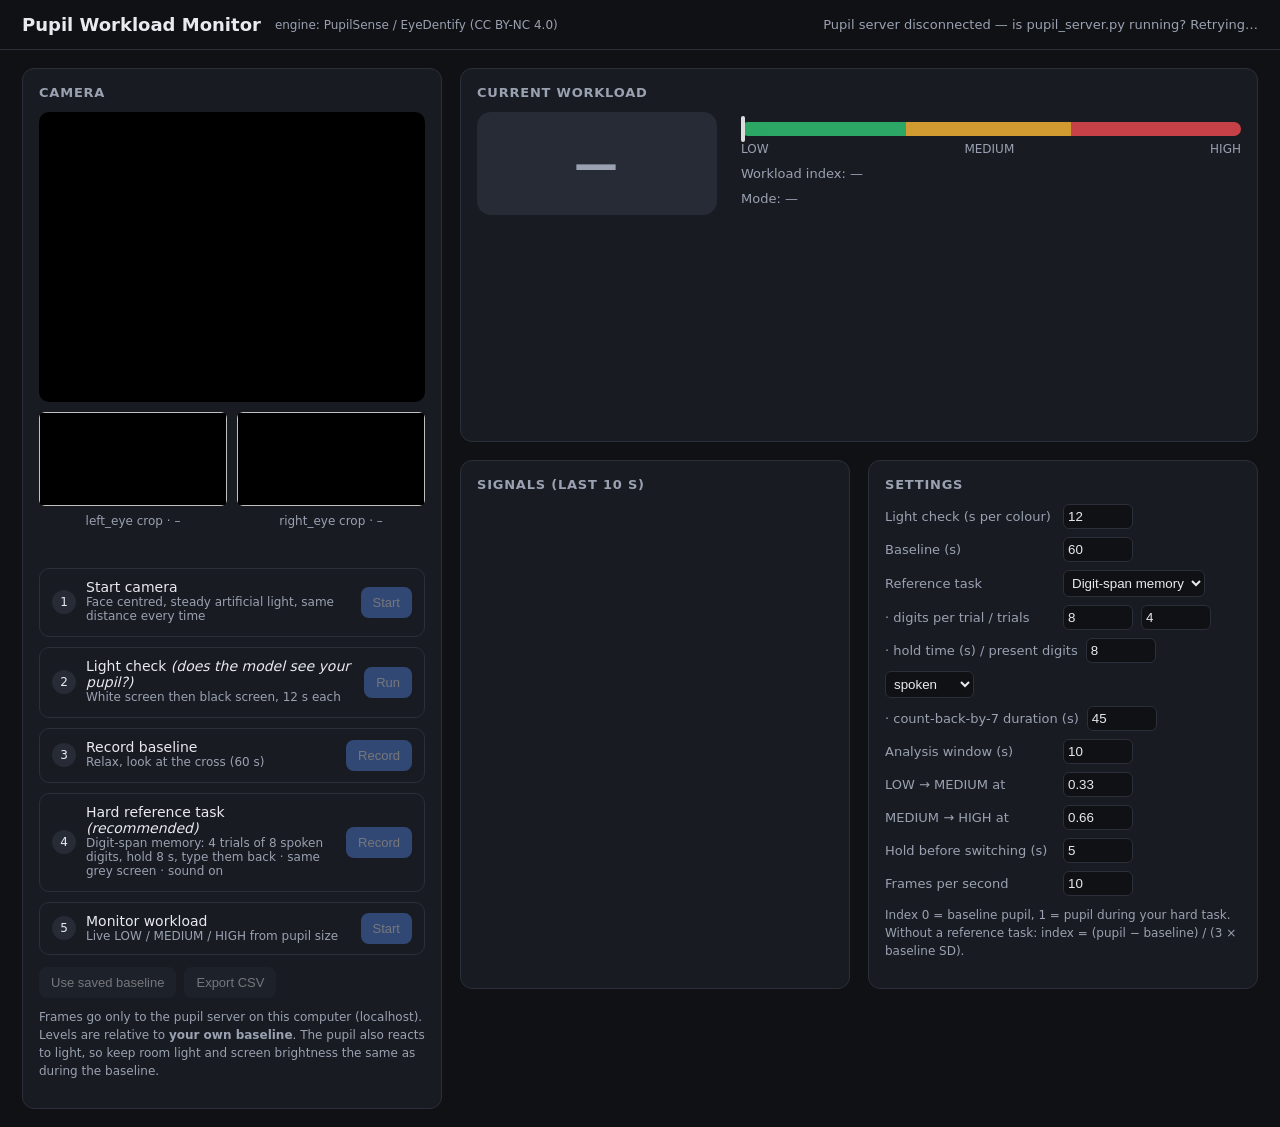
==== pupilsense-integration/pupil_workload.html @ 5a16ba77 "Add PupilSense + WebGazer calibration integration" ====
<!DOCTYPE html>
<html lang="en">
<head>
<meta charset="utf-8">
<meta name="viewport" content="width=device-width, initial-scale=1">
<title>Pupil Workload Monitor (PupilSense)</title>
<style>
  :root{--bg:#0f1115;--panel:#181b22;--line:#2a2f3a;--text:#e8eaf0;--muted:#9aa1b1;
        --low:#2fbf71;--med:#f2b134;--high:#e5484d;--accent:#5b8def}
  *{box-sizing:border-box}
  body{margin:0;font-family:system-ui,-apple-system,Segoe UI,Roboto,sans-serif;background:var(--bg);color:var(--text)}
  header{padding:14px 22px;border-bottom:1px solid var(--line);display:flex;align-items:center;gap:14px;flex-wrap:wrap}
  header h1{font-size:18px;margin:0;font-weight:600}
  header .status{margin-left:auto;font-size:13px;color:var(--muted)}
  main{display:grid;grid-template-columns:minmax(320px,420px) 1fr;gap:18px;padding:18px 22px}
  .panel{background:var(--panel);border:1px solid var(--line);border-radius:12px;padding:16px}
  .panel h2{font-size:13px;text-transform:uppercase;letter-spacing:.06em;color:var(--muted);margin:0 0 12px}
  .vidwrap{position:relative;border-radius:10px;overflow:hidden;background:#000;aspect-ratio:4/3}
  video{position:absolute;inset:0;width:100%;height:100%;object-fit:cover;transform:scaleX(-1)}
  .eyes{display:flex;gap:10px;margin-top:10px;align-items:center}
  .eyes figure{margin:0;flex:1;text-align:center}
  .eyes img{width:100%;image-rendering:pixelated;border-radius:6px;background:#000;aspect-ratio:2/1;object-fit:contain}
  .eyes figcaption{font-size:12px;color:var(--muted);margin-top:4px}
  .steps{display:flex;flex-direction:column;gap:10px;margin-top:14px}
  .step{display:flex;align-items:center;gap:10px;padding:10px 12px;border:1px solid var(--line);border-radius:10px}
  .step .n{width:24px;height:24px;border-radius:50%;display:grid;place-items:center;background:#262b36;font-size:12px;flex:none}
  .step.done .n{background:var(--low);color:#000}
  .step.fail .n{background:var(--high);color:#fff}
  .step .txt{flex:1;font-size:14px}
  .step .txt small{display:block;color:var(--muted);font-size:12px}
  .step .res{display:block;font-size:12px;margin-top:3px}
  button{background:var(--accent);color:#fff;border:0;border-radius:8px;padding:8px 12px;font-size:13px;cursor:pointer}
  button.ghost{background:#262b36}
  button:disabled{opacity:.4;cursor:not-allowed}
  .levelcard{display:flex;align-items:center;gap:24px;flex-wrap:wrap}
  .badge{min-width:240px;text-align:center;padding:26px 18px;border-radius:14px;font-size:44px;font-weight:800;letter-spacing:.04em;background:#262b36;color:var(--muted);transition:background .4s,color .4s}
  .badge.low{background:var(--low);color:#05210f}.badge.medium{background:var(--med);color:#2b1d00}.badge.high{background:var(--high);color:#fff}
  .badge.paused{font-size:22px}
  .gauge{flex:1;min-width:220px}
  .bar{height:14px;border-radius:7px;position:relative;opacity:.85}
  .needle{position:absolute;top:-6px;width:4px;height:26px;background:#fff;border-radius:2px;left:0;transition:left .5s}
  .gauge .val{font-size:13px;color:var(--muted);margin-top:10px}
  canvas#chart{width:100%;height:200px;display:block;margin-top:10px}
  table{width:100%;border-collapse:collapse;font-size:13px}
  td,th{padding:7px 6px;border-bottom:1px solid var(--line);text-align:right}
  td:first-child,th:first-child{text-align:left}
  th{color:var(--muted);font-weight:500}
  .warn{color:var(--med);font-size:13px;min-height:18px;margin-top:8px;line-height:1.4}
  .row{display:flex;gap:8px;flex-wrap:wrap;align-items:center}
  label{font-size:13px;color:var(--muted);min-width:170px}
  input[type=number]{width:70px;background:#0f1115;color:var(--text);border:1px solid var(--line);border-radius:6px;padding:4px}
  .grid2{display:grid;grid-template-columns:1fr 1fr;gap:18px}
  #task{position:fixed;inset:0;display:none;flex-direction:column;align-items:center;justify-content:center;z-index:10}
  #task .cross{font-size:64px;line-height:1;font-weight:300}
  #task .msg{font-size:24px;margin-top:28px;min-height:32px;text-align:center;padding:0 20px}
  #task .count{position:absolute;top:18px;right:24px;font-size:16px}
  #task .sub{position:absolute;bottom:22px;font-size:14px;opacity:.7}
  .note{font-size:12px;color:var(--muted);line-height:1.5;margin-top:10px}
  @media (max-width:900px){main{grid-template-columns:1fr}.grid2{grid-template-columns:1fr}}
</style>
</head>
<body>
<header>
  <h1>Pupil Workload Monitor</h1>
  <span style="font-size:12px;color:var(--muted)">engine: PupilSense / EyeDentify (CC BY-NC 4.0)</span>
  <span class="status" id="status">Connecting to pupil server…</span>
</header>

<main>
  <section class="panel">
    <h2>Camera</h2>
    <div class="vidwrap"><video id="video" autoplay playsinline muted></video></div>
    <div class="eyes">
      <figure><img id="eyeL" alt=""><figcaption>left_eye crop · <span id="mmL">–</span></figcaption></figure>
      <figure><img id="eyeR" alt=""><figcaption>right_eye crop · <span id="mmR">–</span></figcaption></figure>
    </div>
    <div class="warn" id="quality"></div>

    <div class="steps">
      <div class="step" id="s0"><div class="n">1</div>
        <div class="txt">Start camera<small>Face centred, steady artificial light, same distance every time</small><span class="res" id="r0"></span></div>
        <button id="btnCam" disabled>Start</button></div>
      <div class="step" id="s1"><div class="n">2</div>
        <div class="txt">Light check <em>(does the model see your pupil?)</em><small>White screen then black screen, <span id="lblChk">12</span> s each</small><span class="res" id="r1"></span></div>
        <button id="btnChk" disabled>Run</button></div>
      <div class="step" id="s2"><div class="n">3</div>
        <div class="txt">Record baseline<small>Relax, look at the cross (<span id="lblBase">60</span> s)</small><span class="res" id="r2"></span></div>
        <button id="btnBase" disabled>Record</button></div>
      <div class="step" id="s3"><div class="n">4</div>
        <div class="txt">Hard reference task <em>(recommended)</em><small id="refDesc">Digit-span memory: hear digits, hold them, type them back · same grey screen</small><span class="res" id="r3"></span></div>
        <button id="btnRef" disabled>Record</button></div>
      <div class="step" id="s4"><div class="n">5</div>
        <div class="txt">Monitor workload<small>Live LOW / MEDIUM / HIGH from pupil size</small></div>
        <button id="btnMon" disabled>Start</button></div>
    </div>
    <div class="row" style="margin-top:12px">
      <button class="ghost" id="btnLoad" disabled>Use saved baseline</button>
      <button class="ghost" id="btnCsv" disabled>Export CSV</button>
    </div>
    <p class="note">Frames go only to the pupil server on this computer (localhost).
      Levels are relative to <b>your own baseline</b>. The pupil also reacts to light, so keep
      room light and screen brightness the same as during the baseline.</p>
  </section>

  <section style="display:flex;flex-direction:column;gap:18px">
    <div class="panel">
      <h2>Current workload</h2>
      <div class="levelcard">
        <div class="badge" id="badge">—</div>
        <div class="gauge">
          <div class="bar" id="bar"><div class="needle" id="needle"></div></div>
          <div class="row" style="justify-content:space-between;font-size:12px;color:var(--muted);margin-top:6px">
            <span>LOW</span><span>MEDIUM</span><span>HIGH</span></div>
          <div class="val" id="idxval">Workload index: —</div>
          <div class="val" id="mode">Mode: —</div>
        </div>
      </div>
      <canvas id="chart"></canvas>
    </div>

    <div class="grid2">
      <div class="panel">
        <h2>Signals (last <span id="lblWin">10</span> s)</h2>
        <table><tbody id="feat"></tbody></table>
      </div>
      <div class="panel">
        <h2>Settings</h2>
        <div class="row"><label>Light check (s per colour)</label><input type="number" id="cfgChk" value="12" min="6" max="60"></div>
        <div class="row" style="margin-top:8px"><label>Baseline (s)</label><input type="number" id="cfgBase" value="60" min="20" max="300"></div>
        <div class="row" style="margin-top:8px"><label>Reference task</label>
          <select id="cfgTask" style="background:#0f1115;color:var(--text);border:1px solid var(--line);border-radius:6px;padding:4px">
            <option value="digits" selected>Digit-span memory</option>
            <option value="count7">Count back by 7</option>
          </select></div>
        <div class="row" style="margin-top:8px"><label>· digits per trial / trials</label>
          <input type="number" id="cfgDigits" value="8" min="4" max="12"> <input type="number" id="cfgTrials" value="4" min="1" max="10"></div>
        <div class="row" style="margin-top:8px"><label>· hold time (s) / present digits</label>
          <input type="number" id="cfgHoldMem" value="8" min="3" max="20">
          <select id="cfgPresent" style="background:#0f1115;color:var(--text);border:1px solid var(--line);border-radius:6px;padding:4px">
            <option value="audio" selected>spoken</option><option value="visual">on screen</option></select></div>
        <div class="row" style="margin-top:8px"><label>· count-back-by-7 duration (s)</label><input type="number" id="cfgRef" value="45" min="20" max="300"></div>
        <div class="row" style="margin-top:8px"><label>Analysis window (s)</label><input type="number" id="cfgWin" value="10" min="3" max="60"></div>
        <div class="row" style="margin-top:8px"><label>LOW → MEDIUM at</label><input type="number" id="cfgT1" value="0.33" step="0.05"></div>
        <div class="row" style="margin-top:8px"><label>MEDIUM → HIGH at</label><input type="number" id="cfgT2" value="0.66" step="0.05"></div>
        <div class="row" style="margin-top:8px"><label>Hold before switching (s)</label><input type="number" id="cfgHold" value="5" min="0" max="30"></div>
        <div class="row" style="margin-top:8px"><label>Frames per second</label><input type="number" id="cfgFps" value="10" min="2" max="30"></div>
        <p class="note">Index 0 = baseline pupil, 1 = pupil during your hard task.
          Without a reference task: index = (pupil − baseline) / (3 × baseline SD).</p>
      </div>
    </div>
  </section>
</main>

<div id="task">
  <div class="count" id="taskCount"></div>
  <div class="cross">+</div>
  <div class="msg" id="taskMsg"></div>
  <input id="recall" autocomplete="off" inputmode="numeric" style="display:none;margin-top:18px;font-size:22px;width:260px;text-align:center;padding:6px;border-radius:8px;border:1px solid #555;background:#8a8a8a;color:#111">
  <div class="msg" id="taskBig" style="font-size:40px;font-weight:600;min-height:48px;margin-top:6px"></div>
  <div class="sub">Keep your eyes on the cross · head still · Esc to cancel</div>
</div>

<script>
// ================================================================ setup ====
const $ = id => document.getElementById(id);
const video = $('video');
const grab = document.createElement('canvas'); grab.width = 640; grab.height = 480;
const gctx = grab.getContext('2d');
const now = () => performance.now() / 1000;
const cfg = () => ({ chk:+$('cfgChk').value, base:+$('cfgBase').value, ref:+$('cfgRef').value, win:+$('cfgWin').value,
                     t1:+$('cfgT1').value, t2:+$('cfgT2').value, hold:+$('cfgHold').value, fps:+$('cfgFps').value,
                     task:$('cfgTask').value, digits:+$('cfgDigits').value, trials:+$('cfgTrials').value,
                     memHold:+$('cfgHoldMem').value, present:$('cfgPresent').value });
const setStatus = s => $('status').textContent = s;
const mean = a => a.reduce((x, y) => x + y, 0) / (a.length || 1);
const sd = a => { const m = mean(a); return Math.sqrt(mean(a.map(x => (x - m) ** 2))); };
const median = a => { if (!a.length) return NaN; const b = [...a].sort((x, y) => x - y), k = b.length >> 1; return b.length % 2 ? b[k] : (b[k-1] + b[k]) / 2; };

let ws = null, inflight = false, lastSend = 0, streaming = false, serverInfo = null;
let samples = [];          // {t, face, blink, left, right, pupil, valid, lum, faceW, ms}
let baseline = null, reference = null, check = null;
let phase = 'idle', log = [], history = [], shownLevel = null, candLevel = null, candSince = 0;
let exposureNote = '';

// ============================================================ server ====
async function connect() {
  try { serverInfo = await fetch('/info').then(r => r.json()); } catch { serverInfo = null; }
  ws = new WebSocket(`ws://${location.host}/ws`);
  ws.onopen = () => { setStatus(`Server ready · ${serverInfo?.model ?? ''} on ${serverInfo?.gpu ?? serverInfo?.device ?? '?'}`); $('btnCam').disabled = false; };
  ws.onclose = () => { setStatus('Pupil server disconnected — is pupil_server.py running? Retrying…'); inflight = false; setTimeout(connect, 2000); };
  ws.onmessage = ev => { inflight = false; onResult(JSON.parse(ev.data)); };
}
connect();

function pump() {
  if (!streaming) return;
  const c = cfg(), t = performance.now();
  if (!inflight && ws?.readyState === 1 && t - lastSend >= 1000 / c.fps && video.readyState >= 2) {
    lastSend = t; inflight = true;
    // keep the camera's real aspect ratio (their app does the same with thumbnail()).
    // Send at most 640 px wide — the server shrinks to <=640x480 anyway.
    const vw = video.videoWidth, vh = video.videoHeight, s = Math.min(1, 640 / vw, 480 / vh);
    const W = Math.round(vw * s), H = Math.round(vh * s);
    if (grab.width !== W || grab.height !== H) { grab.width = W; grab.height = H; }
    gctx.drawImage(video, 0, 0, W, H);
    grab.toBlob(b => { if (b && ws.readyState === 1) ws.send(b); else inflight = false; }, 'image/jpeg', 0.92);
  }
  requestAnimationFrame(pump);
}

function onResult(r) {
  if (r.error) { $('quality').textContent = 'Server error: ' + r.error; return; }
  const t = now();
  const vals = [r.left_mm, r.right_mm].filter(v => v !== null && v !== undefined && isFinite(v));
  const pupil = vals.length ? mean(vals) : null;
  // validity: face, no blink, plausible range, not a jump vs the last 2 s
  let valid = r.face && !r.blink && pupil !== null && pupil > 1 && pupil < 9;
  if (valid) {
    const recent = samples.filter(s => s.valid && s.t > t - 2).map(s => s.pupil);
    if (recent.length >= 5 && Math.abs(pupil - median(recent)) > 1.0) valid = false;
  }
  samples.push({ t, face: r.face, blink: r.blink, left: r.left_mm, right: r.right_mm, pupil, valid,
                 lum: r.lum, faceW: r.face_w, ms: r.ms });
  while (samples.length && samples[0].t < t - 600) samples.shift();
  if (r.crops?.left_eye) $('eyeL').src = r.crops.left_eye;
  if (r.crops?.right_eye) $('eyeR').src = r.crops.right_eye;
  $('mmL').textContent = r.blink ? 'blink' : r.left_mm != null ? r.left_mm.toFixed(2) + ' mm' : '–';
  $('mmR').textContent = r.blink ? 'blink' : r.right_mm != null ? r.right_mm.toFixed(2) + ' mm' : '–';
  if (phase === 'idle' || phase === 'monitor') {
    const fps = samples.filter(s => s.t > t - 3).length / 3;
    setStatus(`${serverInfo?.model ?? ''} on ${serverInfo?.gpu ?? serverInfo?.device ?? '?'} · ${fps.toFixed(1)} fps · ${r.ms?.toFixed(0)} ms/frame ${exposureNote}`);
  }
}

// ============================================================ camera ====
$('btnCam').onclick = async () => {
  try {
    const stream = await navigator.mediaDevices.getUserMedia({ video: { width: { ideal: 1280 }, height: { ideal: 720 }, frameRate: 30 } });
    video.srcObject = stream; await video.play();
    streaming = true; requestAnimationFrame(pump);
    done('s0'); $('btnCam').disabled = true;
    ['btnChk', 'btnBase'].forEach(id => $(id).disabled = false);
    $('btnLoad').disabled = !loadSaved(true);
    setTimeout(() => lockExposure(stream.getVideoTracks()[0]), 2500);   // let auto-exposure settle first
  } catch (e) { setStatus('Camera blocked: ' + e.message); }
};

async function lockExposure(track) {
  try {
    const caps = track.getCapabilities ? track.getCapabilities() : {};
    const set = track.getSettings();
    const adv = {};
    if (caps.exposureMode?.includes('manual')) { adv.exposureMode = 'manual'; if (set.exposureTime) adv.exposureTime = set.exposureTime; }
    if (caps.whiteBalanceMode?.includes('manual')) { adv.whiteBalanceMode = 'manual'; if (set.colorTemperature) adv.colorTemperature = set.colorTemperature; }
    if (Object.keys(adv).length) { await track.applyConstraints({ advanced: [adv] }); exposureNote = '· exposure locked'; $('r0').textContent = 'Camera exposure locked ✓'; }
    else { exposureNote = '· exposure auto'; $('r0').textContent = 'This camera does not allow locking exposure from the browser — keep lighting very stable.'; }
  } catch { exposureNote = '· exposure auto'; $('r0').textContent = 'Could not lock exposure — keep lighting very stable.'; }
}

// ======================================================== analysis ====
function windowStats(t0, t1) {
  const w = samples.filter(s => s.t >= t0 && s.t <= t1);
  const v = w.filter(s => s.valid).map(s => s.pupil);
  const blinkEvents = w.reduce((n, s, i) => n + (s.blink && i > 0 && !w[i-1].blink ? 1 : 0), 0);
  const lums = w.map(s => s.lum).filter(x => x != null), fws = w.map(s => s.faceW).filter(x => x != null);
  return { pupil: median(v), n: w.length, validFrac: w.length ? v.length / w.length : 0,
           blinkRate: blinkEvents / Math.max(t1 - t0, 1e-3) * 60,
           lum: lums.length ? mean(lums) : NaN, faceW: fws.length ? mean(fws) : NaN,
           left: median(w.filter(s => s.valid && s.left != null).map(s => s.left)),
           right: median(w.filter(s => s.valid && s.right != null).map(s => s.right)) };
}
function blockSummary(t0, t1) {
  const W = cfg().win, rows = [];
  for (let a = t0; a + W <= t1 + 1e-6; a += 1) rows.push(windowStats(a, a + W));
  if (!rows.length) rows.push(windowStats(t0, t1));
  const p = rows.map(r => r.pupil).filter(isFinite);
  const all = windowStats(t0, t1);
  return { pupil: median(p), sd: Math.max(sd(p), 0.03), validFrac: all.validFrac, blinkRate: all.blinkRate,
           lum: all.lum, faceW: all.faceW, n: all.n };
}

// ============================================================ blocks ====
let taskTimer = null, cancelTask = null;
function runBlock(seconds, message, bg = '#808080', fg = '#111') {
  return new Promise((resolve, reject) => {
    const el = $('task'); el.style.background = bg; el.style.color = fg;
    el.style.display = 'flex'; $('taskMsg').textContent = message;
    el.requestFullscreen?.().catch(() => {});
    const start = now();
    const finish = () => { clearInterval(taskTimer); el.style.display = 'none'; if (document.fullscreenElement) document.exitFullscreen().catch(() => {}); };
    cancelTask = () => { finish(); reject(new Error('cancelled')); };
    taskTimer = setInterval(() => {
      const left = seconds - (now() - start);
      $('taskCount').textContent = Math.max(0, Math.ceil(left)) + ' s';
      if (left <= 0) { finish(); resolve({ start, end: now() }); }
    }, 200);
  });
}
document.addEventListener('keydown', e => { if (e.key === 'Escape' && $('task').style.display === 'flex') cancelTask?.(); });
const busy = on => ['btnChk', 'btnBase', 'btnRef', 'btnMon', 'btnLoad'].forEach(id => $(id).disabled = on || (id === 'btnRef' || id === 'btnMon' ? !baseline : false));

// --- 2. light check: white vs black. A working pupil model MUST show a smaller pupil on white.
$('btnChk').onclick = async () => {
  const c = cfg(); phase = 'check'; busy(true); setStatus('Light check…');
  try {
    const w = await runBlock(c.chk, '', '#ffffff', '#000');
    const b = await runBlock(c.chk, '', '#000000', '#555');
    const W = windowStats(w.start + 4, w.end), B = windowStats(b.start + 4, b.end);
    const diff = B.pupil - W.pupil;
    check = { white: W.pupil, black: B.pupil, diff };
    const verdict = !isFinite(diff) ? 'FAIL — no valid pupil readings (face/eyes not found?)'
      : diff >= 0.3 ? 'PASS — the model responds to your pupil'
      : diff >= 0.1 ? 'WEAK — small response; workload changes may be hard to see'
      : 'FAIL — pupil did not get larger in the dark; the model is not tracking your pupil on this setup';
    $('r1').textContent = `white ${W.pupil?.toFixed(2)} mm · black ${B.pupil?.toFixed(2)} mm · Δ ${isFinite(diff) ? diff.toFixed(2) : '–'} mm → ${verdict}`;
    $('s1').classList.remove('done', 'fail'); $('s1').classList.add(diff >= 0.1 ? 'done' : 'fail');
    setStatus('Light check finished');
  } catch { setStatus('Light check cancelled'); }
  phase = 'idle'; busy(false);
};

// --- 3. baseline
$('btnBase').onclick = async () => {
  const c = cfg(); if (c.base < c.win + 10) { setStatus('Baseline must be at least window + 10 s'); return; }
  phase = 'baseline'; busy(true); setStatus('Recording baseline…');
  try {
    // 5 s grey lead-in so the pupil adapts to the grey screen, then record
    const blk = await runBlock(c.base + 5, 'Relax. Just look at the cross.');
    baseline = { ...blockSummary(blk.start + 5, blk.end), created: new Date().toISOString() };
    reference = null; save();
    const q = baseline.validFrac < 0.6 ? ` · only ${Math.round(baseline.validFrac * 100)}% valid frames — check face/eye visibility and redo` : '';
    $('r2').textContent = `Baseline pupil ${baseline.pupil.toFixed(2)} ± ${baseline.sd.toFixed(2)} mm · ${baseline.blinkRate.toFixed(0)} blinks/min${q}`;
    done('s2'); undone('s3'); $('r3').textContent = '';
    setStatus('Baseline recorded');
  } catch { setStatus('Baseline cancelled'); }
  phase = 'idle'; busy(false);
};

// --- 4. hard reference task
$('btnRef').onclick = async () => {
  const c = cfg();
  phase = 'reference'; busy(true); setStatus('Recording hard reference task…');
  try {
    let scoreText = '';
    if (c.task === 'digits') {
      const r = await runDigitSpan(c);
      reference = { ...segmentSummary(r.segs), task: 'digit span', score: r.score };
      scoreText = ` · recall ${r.score.correctTrials}/${r.score.trials} trials perfect, ${r.score.digitsCorrect}/${r.score.digitsTotal} digits`;
      if (r.score.digitsCorrect / r.score.digitsTotal < 0.5) scoreText += ' (low — task may have been too hard, or attention drifted)';
    } else {
      const n0 = 700 + Math.floor(Math.random() * 300);
      const blk = await runBlock(c.ref, `Count back by 7 from ${n0} — silently, as fast as you can`);
      reference = { ...blockSummary(blk.start + 8, blk.end), task: 'count back by 7' };
    }
    const d = reference.pupil - baseline.pupil;
    save();
    if (!(d >= 0.05)) {
      $('r3').textContent = `Pupil during task ${isFinite(reference.pupil) ? reference.pupil.toFixed(2) : '–'} mm (Δ ${isFinite(d) ? (d >= 0 ? '+' : '') + d.toFixed(2) : '–'} mm)${scoreText}. No clear dilation — using baseline-only mode instead.`;
      $('s3').classList.remove('done'); $('s3').classList.add('fail');
    } else {
      $('r3').textContent = `Pupil during task ${reference.pupil.toFixed(2)} mm (Δ +${d.toFixed(2)} mm vs baseline)${scoreText} ✓`;
      $('s3').classList.remove('fail'); done('s3');
    }
    setStatus('Reference recorded');
  } catch (e) { setStatus(e.message === 'cancelled' ? 'Reference cancelled' : 'Reference failed: ' + e.message); }
  phase = 'idle'; busy(false);
};

// --- digit-span memory task (Kahneman & Beatty style)
// Pupil is measured while LISTENING (from the 3rd digit on) and while HOLDING the digits.
// The typing phase and rest phase are excluded. Screen stays the same grey throughout.
const sleep = ms => new Promise(r => setTimeout(r, ms));
function speak(text) {
  try {
    const u = new SpeechSynthesisUtterance(text);
    u.rate = 1.1; u.lang = 'en-US';
    speechSynthesis.cancel(); speechSynthesis.speak(u);
  } catch {}
}
function randomDigits(n) {
  const d = []; while (d.length < n) { const x = Math.floor(Math.random() * 10); if (x !== d[d.length - 1]) d.push(x); }
  return d;
}

async function runDigitSpan(c) {
  const el = $('task'), msg = $('taskMsg'), big = $('taskBig'), input = $('recall'), count = $('taskCount');
  const audio = c.present === 'audio' && 'speechSynthesis' in window;
  let cancelled = false;
  const check = () => { if (cancelled) throw new Error('cancelled'); };
  el.style.background = '#808080'; el.style.color = '#111'; el.style.display = 'flex';
  el.requestFullscreen?.().catch(() => {});
  const close = () => {
    el.style.display = 'none'; input.style.display = 'none'; big.textContent = ''; count.textContent = '';
    try { speechSynthesis.cancel(); } catch {}
    if (document.fullscreenElement) document.exitFullscreen().catch(() => {});
  };
  cancelTask = () => { cancelled = true; close(); };

  const segs = [], score = { trials: c.trials, correctTrials: 0, digitsCorrect: 0, digitsTotal: 0, details: [] };
  try {
    msg.textContent = audio ? 'Listen to the digits and keep them in mind. Turn your sound on.' : 'Watch the digits and keep them in mind.';
    count.textContent = 'Get ready'; await sleep(5000); check();

    for (let i = 1; i <= c.trials; i++) {
      const digits = randomDigits(c.digits);
      count.textContent = `Trial ${i}/${c.trials}`;
      msg.textContent = audio ? 'Listen…' : '';
      const tEnc = now();
      for (const d of digits) {                         // 1 digit per second
        if (audio) speak(String(d)); else big.textContent = d;
        await sleep(audio ? 1000 : 700); check();
        if (!audio) { big.textContent = ''; await sleep(300); check(); }
      }
      msg.textContent = 'Hold them in mind…';
      for (let s = c.memHold; s > 0; s--) { count.textContent = `Trial ${i}/${c.trials} · hold ${s} s`; await sleep(1000); check(); }
      segs.push([tEnc + 2, now()]);                     // skip first 2 s (pupil response latency)

      // recall (not used for the pupil measure)
      msg.textContent = 'Type the digits, then press Enter';
      count.textContent = `Trial ${i}/${c.trials} · recall`;
      input.value = ''; input.style.display = 'block'; input.focus();
      const answer = await new Promise(resolve => {
        const timer = setTimeout(() => done(input.value), 20000);
        const poll = setInterval(() => { if (cancelled) done(''); }, 200);
        function done(v) { clearTimeout(timer); clearInterval(poll); input.onkeydown = null; resolve(v); }
        input.onkeydown = e => { if (e.key === 'Enter') done(input.value); };
      });
      check(); input.style.display = 'none';
      const typed = answer.replace(/\D/g, '').split('').map(Number);
      const correct = digits.reduce((n, d, k) => n + (typed[k] === d ? 1 : 0), 0);
      score.digitsCorrect += correct; score.digitsTotal += digits.length;
      if (correct === digits.length && typed.length === digits.length) score.correctTrials++;
      score.details.push({ digits: digits.join(''), typed: typed.join(''), correct });

      msg.textContent = `${correct}/${digits.length} correct. Relax and look at the cross…`;
      for (let s = 6; s > 0; s--) { count.textContent = `rest ${s} s`; await sleep(1000); check(); }  // pupil recovers
    }
  } finally { close(); }
  return { segs, score };
}

function segmentSummary(segs) {
  const inSeg = s => segs.some(([a, b]) => s.t >= a && s.t <= b);
  const all = samples.filter(inSeg), v = all.filter(s => s.valid).map(s => s.pupil);
  const per = segs.map(([a, b]) => windowStats(a, b));
  const pp = per.map(p => p.pupil).filter(isFinite);
  const lums = all.map(s => s.lum).filter(x => x != null), fws = all.map(s => s.faceW).filter(x => x != null);
  const dur = segs.reduce((n, [a, b]) => n + (b - a), 0);
  return { pupil: median(v), sd: Math.max(sd(pp), 0.03), validFrac: all.length ? v.length / all.length : 0,
           blinkRate: per.reduce((n, p, k) => n + p.blinkRate * (segs[k][1] - segs[k][0]) / 60, 0) / Math.max(dur, 1e-3) * 60,
           lum: lums.length ? mean(lums) : NaN, faceW: fws.length ? mean(fws) : NaN, n: all.length };
}

// ======================================================== monitor ====
let monTimer = null;
$('btnMon').onclick = () => {
  if (phase === 'monitor') { clearInterval(monTimer); phase = 'idle'; $('btnMon').textContent = 'Start'; busy(false); setStatus('Stopped'); return; }
  phase = 'monitor'; busy(true); $('btnMon').disabled = false; $('btnMon').textContent = 'Stop'; done('s4');
  shownLevel = candLevel = null; history = [];
  monTimer = setInterval(tick, 1000);
};

function usePersonal() { return reference && (reference.pupil - baseline.pupil) >= 0.05; }

function tick() {
  const c = cfg(), t = now(), f = windowStats(t - c.win, t);
  const personal = usePersonal();
  const z = (f.pupil - baseline.pupil) / baseline.sd;
  const idx = personal ? (f.pupil - baseline.pupil) / (reference.pupil - baseline.pupil) : z / 3;
  $('mode').textContent = 'Mode: ' + (personal ? 'personal (baseline → your hard task)' : 'baseline only (z-score)');

  // quality gates — pause the level when the pupil reading can't be trusted
  const issues = [];
  if (f.validFrac < 0.5) issues.push(`Only ${Math.round(f.validFrac * 100)}% valid frames (face lost / blinking / eyes not found)`);
  if (isFinite(f.lum) && isFinite(baseline.lum) && Math.abs(f.lum / baseline.lum - 1) > 0.15)
    issues.push(`Light changed ${Math.round((f.lum / baseline.lum - 1) * 100)}% vs baseline — pupil change may be from light`);
  if (isFinite(f.faceW) && isFinite(baseline.faceW) && Math.abs(f.faceW / baseline.faceW - 1) > 0.12)
    issues.push(`You moved ${f.faceW > baseline.faceW ? 'closer' : 'farther'} (${Math.round((f.faceW / baseline.faceW - 1) * 100)}% face size) — the model's mm reading depends on distance`);
  $('quality').textContent = issues.join(' · ');
  const ok = !issues.length && isFinite(idx);

  const level = idx < c.t1 ? 'low' : idx < c.t2 ? 'medium' : 'high';
  if (ok) {
    if (level !== candLevel) { candLevel = level; candSince = t; }
    if (shownLevel === null || (candLevel !== shownLevel && t - candSince >= c.hold)) shownLevel = candLevel;
  }
  const b = $('badge');
  if (ok && shownLevel) { b.className = 'badge ' + shownLevel; b.textContent = shownLevel.toUpperCase(); }
  else { b.className = 'badge paused'; b.textContent = 'PAUSED'; }
  $('needle').style.left = `calc(${Math.max(0, Math.min(1, isFinite(idx) ? idx : 0)) * 100}% - 2px)`;
  $('idxval').textContent = 'Workload index: ' + (isFinite(idx) ? idx.toFixed(2) : '–');

  const fmt = (v, d = 2) => isFinite(v) ? v.toFixed(d) : '–';
  $('feat').innerHTML = [
    ['Pupil (mm)', fmt(f.pupil), fmt(baseline.pupil), reference ? fmt(reference.pupil) : '–'],
    ['Δ vs baseline (mm)', (f.pupil - baseline.pupil >= 0 ? '+' : '') + fmt(f.pupil - baseline.pupil), '', ''],
    ['z (baseline SD)', fmt(z, 1), '', ''],
    ['Left / right (mm)', `${fmt(f.left)} / ${fmt(f.right)}`, '', ''],
    ['Blinks / min', fmt(f.blinkRate, 0), fmt(baseline.blinkRate, 0), reference ? fmt(reference.blinkRate, 0) : '–'],
    ['Valid frames', Math.round(f.validFrac * 100) + '%', Math.round(baseline.validFrac * 100) + '%', ''],
    ['Light (frame mean)', fmt(f.lum, 0), fmt(baseline.lum, 0), ''],
  ].map(r => `<tr><td>${r[0]}</td><td>${r[1]}</td><td>${r[2]}</td><td>${r[3]}</td></tr>`).join('');
  $('feat').insertAdjacentHTML('afterbegin', '<tr><th>Signal</th><th>Now</th><th>Baseline</th><th>Hard task</th></tr>');

  history.push({ t, pupil: f.pupil, ok }); if (history.length > 600) history.shift();
  drawChart();
  log.push({ time: new Date().toISOString(), level: ok ? shownLevel : 'paused', index: fmt(idx, 3), pupil_mm: fmt(f.pupil, 3),
             left_mm: fmt(f.left, 3), right_mm: fmt(f.right, 3), baseline_mm: fmt(baseline.pupil, 3),
             reference_mm: reference ? fmt(reference.pupil, 3) : '', blink_per_min: fmt(f.blinkRate, 1),
             valid_frac: fmt(f.validFrac, 2), light: fmt(f.lum, 1), face_w: fmt(f.faceW, 3), issues: issues.join(' | ') });
  $('btnCsv').disabled = false;
}

function updateBar() {
  const c = cfg();
  $('bar').style.background = `linear-gradient(90deg,var(--low) 0 ${c.t1 * 100}%,var(--med) ${c.t1 * 100}% ${c.t2 * 100}%,var(--high) ${c.t2 * 100}% 100%)`;
}
updateBar(); ['cfgT1', 'cfgT2'].forEach(id => $(id).addEventListener('input', updateBar));

function drawChart() {
  const cv = $('chart'), dpr = devicePixelRatio || 1, W = cv.clientWidth, H = cv.clientHeight;
  cv.width = W * dpr; cv.height = H * dpr; const g = cv.getContext('2d'); g.scale(dpr, dpr);
  const pts = history.filter(h => isFinite(h.pupil));
  const refs = [baseline?.pupil, reference?.pupil].filter(isFinite);
  const vals = pts.map(h => h.pupil).concat(refs);
  if (!vals.length) return;
  let lo = Math.min(...vals) - 0.2, hi = Math.max(...vals) + 0.2;
  const y = v => H - 18 - (v - lo) / (hi - lo) * (H - 28);
  const span = 300, tEnd = history[history.length - 1].t, x = t => W - (tEnd - t) / span * W;
  g.font = '11px system-ui';
  const line = (v, col, label) => { g.strokeStyle = col; g.setLineDash([5, 4]); g.beginPath(); g.moveTo(0, y(v)); g.lineTo(W, y(v)); g.stroke(); g.setLineDash([]); g.fillStyle = col; g.fillText(label + ' ' + v.toFixed(2) + ' mm', 6, y(v) - 4); };
  if (baseline) line(baseline.pupil, '#2fbf71', 'baseline');
  if (usePersonal()) line(reference.pupil, '#e5484d', 'hard task');
  g.lineWidth = 2; let pen = false;
  for (const h of history) {
    if (!isFinite(h.pupil)) { pen = false; continue; }
    g.strokeStyle = h.ok ? '#e8eaf0' : '#6b7280';
    if (!pen) { g.beginPath(); g.moveTo(x(h.t), y(h.pupil)); pen = true; } else { g.lineTo(x(h.t), y(h.pupil)); g.stroke(); g.beginPath(); g.moveTo(x(h.t), y(h.pupil)); }
  }
  g.fillStyle = '#9aa1b1'; g.fillText('pupil (mm), last 5 min — grey = paused', W - 230, H - 4);
}
window.addEventListener('resize', drawChart);

// ================================================ save / load / export ====
function save() { try { localStorage.setItem('pupil_workload', JSON.stringify({ baseline, reference })); } catch {} }
function loadSaved(checkOnly) {
  try {
    const d = JSON.parse(localStorage.getItem('pupil_workload') || 'null');
    if (!d?.baseline) return false;
    if (checkOnly) return true;
    baseline = d.baseline; reference = d.reference;
    done('s2'); $('r2').textContent = `Loaded baseline ${baseline.pupil.toFixed(2)} mm from ${new Date(baseline.created).toLocaleString()} — redo it if light, seat or camera changed`;
    if (reference) { done('s3'); $('r3').textContent = `Loaded hard-task pupil ${reference.pupil.toFixed(2)} mm (${reference.task ?? 'reference'})`; }
    busy(false); return true;
  } catch { return false; }
}
$('btnLoad').onclick = () => loadSaved(false);
$('btnCsv').onclick = () => {
  if (!log.length) return;
  const keys = Object.keys(log[0]);
  const csv = [keys.join(','), ...log.map(r => keys.map(k => `"${String(r[k]).replace(/"/g, '""')}"`).join(','))].join('\n');
  const a = document.createElement('a');
  a.href = URL.createObjectURL(new Blob([csv], { type: 'text/csv' })); a.download = 'pupil_workload_log.csv'; a.click();
};

function done(id) { $(id).classList.add('done'); }
function undone(id) { $(id).classList.remove('done', 'fail'); }
['cfgChk', 'cfgBase', 'cfgRef', 'cfgWin'].forEach(id => $(id).addEventListener('input', () => {
  $('lblChk').textContent = $('cfgChk').value; $('lblBase').textContent = $('cfgBase').value;
  $('lblWin').textContent = $('cfgWin').value; updateRefDesc();
}));
function updateRefDesc() {
  const c = cfg();
  $('refDesc').textContent = c.task === 'digits'
    ? `Digit-span memory: ${c.trials} trials of ${c.digits} ${c.present === 'audio' ? 'spoken' : 'on-screen'} digits, hold ${c.memHold} s, type them back · same grey screen${c.present === 'audio' ? ' · sound on' : ''}`
    : `Count back by 7 silently (${c.ref} s), same grey screen`;
}
['cfgTask', 'cfgDigits', 'cfgTrials', 'cfgHoldMem', 'cfgPresent'].forEach(id => $(id).addEventListener('input', updateRefDesc));
updateRefDesc();
</script>
</body>
</html>
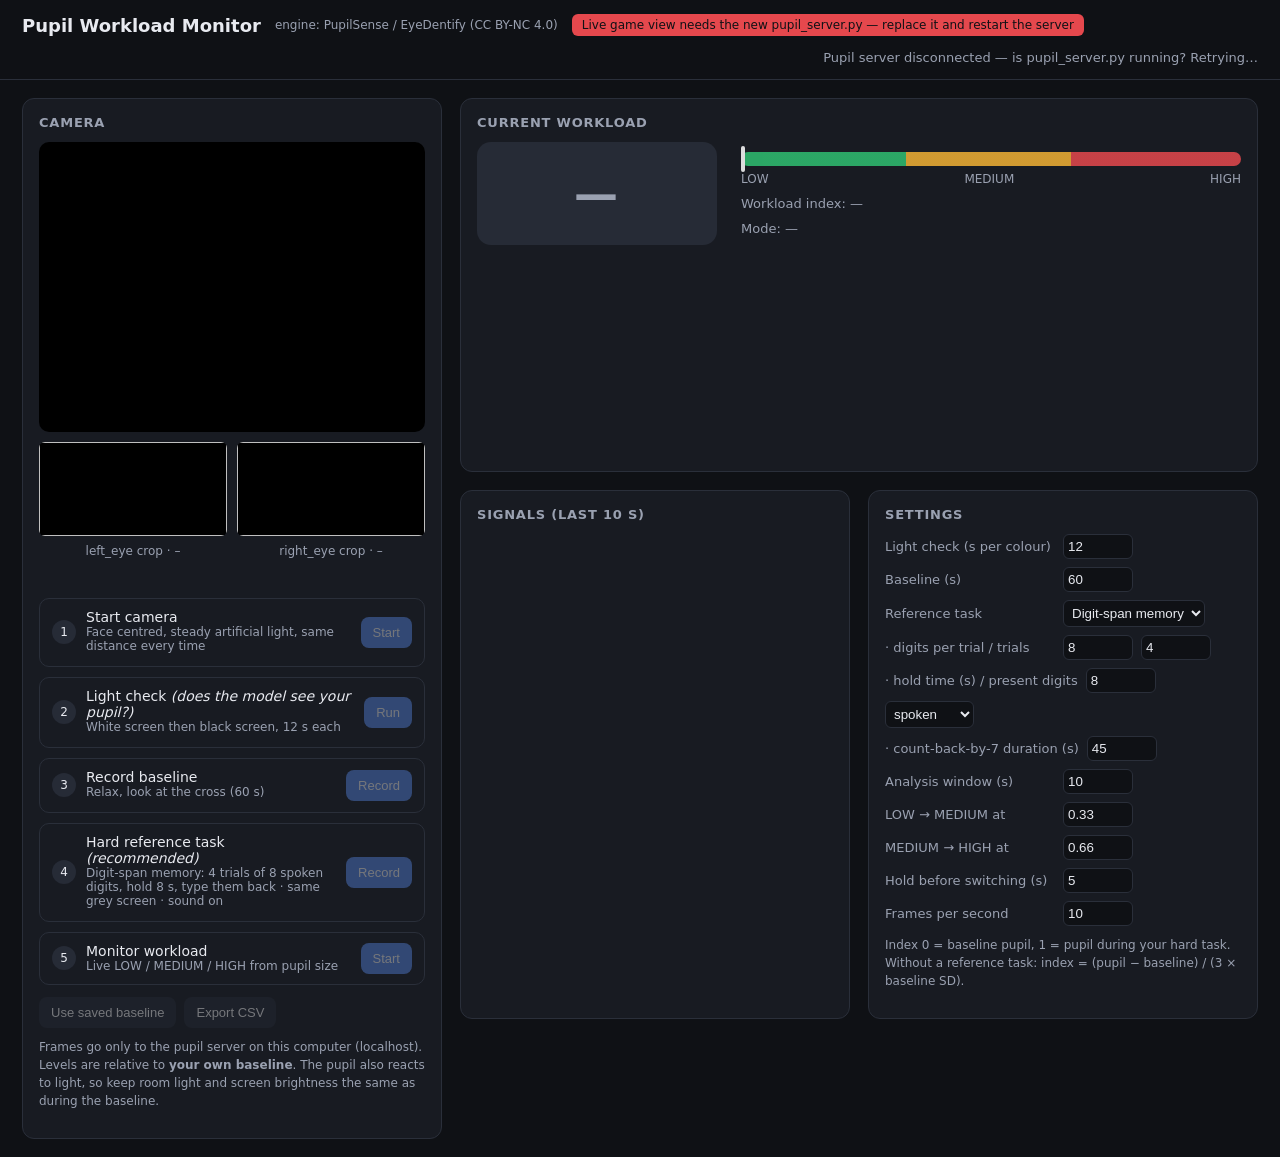
==== commit 36bd09ba: "6 levels, excel, live monitor" ====
--- a/pupilsense-integration/pupil_workload.html
+++ b/pupilsense-integration/pupil_workload.html
@@ -2,6 +2,8 @@
 <html lang="en">
 <head>
 <meta charset="utf-8">
+<meta http-equiv="Cache-Control" content="no-store, no-cache, must-revalidate">
+<meta http-equiv="Pragma" content="no-cache">
 <meta name="viewport" content="width=device-width, initial-scale=1">
 <title>Pupil Workload Monitor (PupilSense)</title>
 <style>
@@ -56,6 +58,22 @@
   #task .count{position:absolute;top:18px;right:24px;font-size:16px}
   #task .sub{position:absolute;bottom:22px;font-size:14px;opacity:.7}
   .note{font-size:12px;color:var(--muted);line-height:1.5;margin-top:10px}
+  /* live view of the running game */
+  #game{display:none;grid-template-columns:minmax(360px,520px) 1fr;gap:18px;padding:18px 22px 0}
+  body.gamelive #game{display:grid}
+  body.gamelive.hide-standalone main{display:none}
+  #gcam{position:relative;border-radius:10px;overflow:hidden;background:#000;aspect-ratio:4/3}
+  #gcam img{position:absolute;inset:0;width:100%;height:100%;object-fit:cover;transform:scaleX(-1)}
+  #gcam .tag{position:absolute;left:10px;top:10px;background:#e5484d;color:#fff;font-size:11px;font-weight:700;padding:3px 8px;border-radius:5px;letter-spacing:.06em}
+  #gcam .tag.stale{background:#555}
+  #gcam .lvl{position:absolute;right:10px;top:10px;font-size:12px;font-weight:700;padding:4px 10px;border-radius:6px;background:#262b36;color:var(--muted)}
+  #gcam .lvl.low{background:var(--low);color:#05210f}#gcam .lvl.medium{background:var(--med);color:#2b1d00}#gcam .lvl.high{background:var(--high);color:#fff}
+  .kv{display:grid;grid-template-columns:auto 1fr;gap:6px 14px;font-size:14px;margin-top:14px}
+  .kv span:nth-child(odd){color:var(--muted)}
+  .kv b{font-weight:600}
+  canvas#gchart{width:100%;height:230px;display:block;margin-top:12px}
+  #gwarn{color:var(--med);font-size:13px;min-height:18px;margin-top:10px}
+  @media (max-width:900px){#game{grid-template-columns:1fr}}
   @media (max-width:900px){main{grid-template-columns:1fr}.grid2{grid-template-columns:1fr}}
 </style>
 </head>
@@ -63,8 +81,52 @@
 <header>
   <h1>Pupil Workload Monitor</h1>
   <span style="font-size:12px;color:var(--muted)">engine: PupilSense / EyeDentify (CC BY-NC 4.0)</span>
+  <span id="gchip" style="font-size:12px;padding:4px 10px;border-radius:6px;background:#262b36;color:var(--muted)">Live game view: connecting…</span>
   <span class="status" id="status">Connecting to pupil server…</span>
 </header>
+
+<section id="game">
+  <div class="panel">
+    <h2>Live camera — Catch Your Bus</h2>
+    <div id="gcam"><video id="gvid" autoplay playsinline muted style="position:absolute;inset:0;width:100%;height:100%;object-fit:cover;transform:scaleX(-1);display:none"></video><img id="gimg" alt=""><span id="gmsg" style="position:absolute;inset:0;display:none;align-items:center;justify-content:center;text-align:center;padding:20px;color:#e8eaf0;font-size:14px;background:#000a"></span><span class="tag" id="gtag">● LIVE</span><span class="lvl" id="glvl">—</span></div>
+    <div class="eyes">
+      <figure><img id="geyeL" alt=""><figcaption>left eye · <span id="gmmL">–</span></figcaption></figure>
+      <figure><img id="geyeR" alt=""><figcaption>right eye · <span id="gmmR">–</span></figcaption></figure>
+    </div>
+    <div class="row" style="margin-top:10px;justify-content:space-between">
+      <span class="note" id="gfoot" style="margin:0">Camera view: connecting…</span>
+      <button class="ghost" id="gcamBtn">Use relayed frames</button></div>
+  </div>
+  <div style="display:flex;flex-direction:column;gap:18px">
+    <div class="panel">
+      <h2>Workload in the game</h2>
+      <div class="levelcard">
+        <div class="badge" id="gbadge">—</div>
+        <div class="gauge">
+          <div class="bar" style="background:linear-gradient(90deg,var(--low) 0 33%,var(--med) 33% 66%,var(--high) 66% 100%)"><div class="needle" id="gneedle"></div></div>
+          <div class="val" id="gval">waiting for the game…</div>
+        </div>
+      </div>
+      <div id="gwarn"></div>
+      <div class="kv">
+        <span>Participant</span><b id="gpid">–</b>
+        <span>Screen</span><b id="gphase">–</b>
+        <span>Set · game</span><b id="gset">–</b>
+        <span>Difficulty</span><b id="gdiff">–</b>
+        <span>Pupil (smoothed)</span><b id="gpup">–</b>
+        <span>Baseline for this screen</span><b id="gbase">–</b>
+        <span>Games · correct</span><b id="gscore">–</b>
+        <span>EMG</span><b id="gemg">–</b>
+      </div>
+    </div>
+    <div class="panel">
+      <h2>Pupil diameter — last 60 s</h2>
+      <canvas id="gchart"></canvas>
+      <div class="note">Dots: each reading (grey = blink / unusable). Line: smoothed pupil, coloured by workload. Dashed: baseline for the current screen.</div>
+    </div>
+    <div class="row"><button class="ghost" id="gtoggle">Show standalone monitor (own camera tests)</button></div>
+  </div>
+</section>
 
 <main>
   <section class="panel">
@@ -577,6 +639,151 @@
 }
 ['cfgTask', 'cfgDigits', 'cfgTrials', 'cfgHoldMem', 'cfgPresent'].forEach(id => $(id).addEventListener('input', updateRefDesc));
 updateRefDesc();
+// ======================================================= live game view ====
+// The game page streams its camera to the server; /watch relays the latest frame, reading and workload state.
+(function gameView() {
+  const g = { pts: [], lastSeen: -1e9 };
+  document.body.classList.add('hide-standalone');
+  $('gtoggle').onclick = () => {
+    const hid = document.body.classList.toggle('hide-standalone');
+    $('gtoggle').textContent = hid ? 'Show standalone monitor (own camera tests)' : 'Hide standalone monitor';
+  };
+  const f2 = v => v == null || !isFinite(v) ? '–' : (+v).toFixed(2);
+  function chip(text, bg) { const c = $('gchip'); c.textContent = text; c.style.background = bg; c.style.color = bg === '#262b36' ? '' : '#0f1115'; }
+  // Camera view: show the webcam directly (smooth, full frame rate; Chrome shares the camera with the game tab).
+  // Fallback: frames relayed by the server (only as fast as the game sends them to the model).
+  let localCam = null, wantLocal = true, sock = null, lastUrl = null;
+  let vidFrameAt = 0, vidStartAt = 0, relayFrameAt = 0;
+  const nowS = () => performance.now() / 1000;
+  function watchVideoFrames() {   // count real frames from the direct camera
+    const v = $('gvid');
+    if (v.requestVideoFrameCallback) { const cb = () => { vidFrameAt = nowS(); if (localCam) v.requestVideoFrameCallback(cb); }; v.requestVideoFrameCallback(cb); }
+    else { let last = -1; const iv = setInterval(() => { if (!localCam) return clearInterval(iv); if (v.currentTime !== last) { last = v.currentTime; vidFrameAt = nowS(); } }, 200); }
+  }
+  async function startLocal() {
+    try {
+      const stream = await navigator.mediaDevices.getUserMedia({ video: { facingMode: 'user' }, audio: false });
+      if (!wantLocal) { stream.getTracks().forEach(t => t.stop()); return; }
+      localCam = stream;
+      stream.getVideoTracks()[0]?.addEventListener('ended', () => { if (localCam === stream) fallback('the camera stopped in this tab'); });
+      $('gvid').srcObject = stream; vidStartAt = nowS(); vidFrameAt = 0;
+      watchVideoFrames();
+      await Promise.race([$('gvid').play().catch(() => {}), new Promise(r => setTimeout(r, 1500))]);
+      if (localCam !== stream) return;            // the watchdog already switched to relayed frames
+      $('gvid').style.display = 'block'; $('gimg').style.display = 'none';
+      $('gfoot').textContent = 'Camera view: direct from the webcam (smooth). Pupil readings and workload come from the game.';
+      $('gcamBtn').textContent = 'Use relayed frames';
+    } catch (e) {
+      localCam = null; wantLocal = false; useRelay('Camera view: relayed from the game (could not open the camera here: ' + e.name + ')');
+    }
+    reconnect();
+  }
+  function fallback(why) { wantLocal = false; useRelay(`Camera view: relayed from the game (${why}). Button below retries the direct camera.`); reconnect(); }
+  setInterval(() => {   // watchdog: frozen/black direct camera -> relayed frames; no frames at all -> say so
+    const t = nowS(), live = document.body.classList.contains('gamelive');
+    if (localCam && t - vidStartAt > 3 && t - Math.max(vidFrameAt, vidStartAt) > 2) fallback('the direct camera showed no new frames');
+    const msg = $('gmsg');
+    const stale = live && !localCam && t - relayFrameAt > 2;
+    msg.style.display = stale ? 'flex' : 'none';
+    if (stale) msg.textContent = 'No camera frames from the game yet. Is the game camera on (calibration started)?';
+  }, 500);
+  document.addEventListener('visibilitychange', () => { if (!document.hidden && localCam) { vidStartAt = nowS(); $('gvid').play().catch(() => {}); } });
+  function stopLocal() { localCam?.getTracks().forEach(t => t.stop()); localCam = null; $('gvid').srcObject = null; }
+  function useRelay(text) {
+    stopLocal(); $('gvid').style.display = 'none'; $('gimg').style.display = 'block';
+    $('gfoot').textContent = text || 'Camera view: relayed from the game (updates as fast as the game sends frames to the model).';
+    $('gcamBtn').textContent = 'Use direct camera (smoother)';
+  }
+  $('gcamBtn').onclick = () => { wantLocal = !wantLocal; if (wantLocal) startLocal(); else { useRelay(); reconnect(); } };
+  function reconnect() { try { sock?.close(); } catch {} }
+  function connectWatch() {
+    const w = new WebSocket(`ws://${location.host}/watch?frames=${localCam ? 0 : 1}`);
+    w.binaryType = 'blob'; sock = w;
+    let opened = false;
+    w.onopen = () => { opened = true; };
+    w.onmessage = ev => {
+      if (typeof ev.data !== 'string') {           // relayed JPEG frame
+        if (localCam) return;
+        const url = URL.createObjectURL(ev.data), img = $('gimg');
+        img.onload = () => { if (lastUrl && lastUrl !== url) URL.revokeObjectURL(lastUrl); lastUrl = url; };
+        img.src = url; relayFrameAt = nowS(); return;
+      }
+      onWatch(JSON.parse(ev.data));
+    };
+    w.onclose = () => {
+      if (sock === w) sock = null;
+      if (!opened) chip('Live game view needs the new pupil_server.py — replace it and restart the server', '#e5484d');
+      setTimeout(connectWatch, opened ? 300 : 2000);
+    };
+  }
+  function onWatch(m) {
+    const t = performance.now() / 1000;
+    if (m.live || m.state) g.lastSeen = t;
+    const active = t - g.lastSeen < 5;
+    document.body.classList.toggle('gamelive', active);
+    if (!active) {
+      chip('Live game view: waiting — start the game at /game/ (camera on)', '#262b36');
+      if (localCam) { stopLocal(); reconnect(); }
+      return;
+    }
+    if (wantLocal && !localCam && !g.starting) { g.starting = true; startLocal().finally(() => { g.starting = false; }); }
+    chip(m.state ? '● Live game view' : 'Game camera live, but the game page has the old overlay — reload it with Ctrl+Shift+R',
+         m.state ? '#2fbf71' : '#f2b134');
+    $('gtag').textContent = m.live ? '● LIVE' : 'camera paused'; $('gtag').className = 'tag' + (m.live ? '' : ' stale');
+    if (m.crops?.left_eye) $('geyeL').src = m.crops.left_eye;
+    if (m.crops?.right_eye) $('geyeR').src = m.crops.right_eye;
+    const r = m.result || {};
+    $('gmmL').textContent = r.blink ? 'blink' : (r.left_mm != null ? f2(r.left_mm) + ' mm' : '–');
+    $('gmmR').textContent = r.blink ? 'blink' : (r.right_mm != null ? f2(r.right_mm) + ' mm' : '–');
+    const s = m.state;
+    if (!s) { $('gval').textContent = 'game page not sending workload yet (reload it with Ctrl+Shift+R)'; return; }
+    const lvl = s.level, label = lvl ? lvl.toUpperCase() : (s.label || '—');
+    $('gbadge').className = 'badge ' + (lvl || 'paused'); $('gbadge').textContent = label;
+    $('glvl').className = 'lvl ' + (lvl || ''); $('glvl').textContent = label;
+    const idx = s.index;
+    $('gneedle').style.left = idx == null ? '0' : `calc(${Math.max(0, Math.min(1, idx)) * 100}% - 2px)`;
+    $('gneedle').style.opacity = idx == null ? .3 : 1;
+    $('gval').textContent = s.meta || '';
+    $('gwarn').textContent = s.warn || '';
+    $('gpid').textContent = s.participant || '–';
+    $('gphase').textContent = s.calibrating ? 'Calibration' : (s.phaseName || s.phase || '–');
+    $('gset').textContent = s.set ? `${s.set} · ${s.game}` : '–';
+    $('gdiff').textContent = `Lv ${s.difficulty} ${s.difficultyName}${s.adaptive ? ' (adaptive)' : ' (fixed)'}`;
+    $('gpup').textContent = s.pupil != null ? `${f2(s.pupil)} mm` + (s.baseline != null ? `  (Δ ${s.pupil - s.baseline >= 0 ? '+' : ''}${f2(s.pupil - s.baseline)})` : '') : '–';
+    $('gbase').textContent = s.baseline != null ? `${f2(s.baseline)} ± ${f2(s.baselineSD)} mm` : '–';
+    $('gscore').textContent = `${s.games} · ${s.correct}`;
+    $('gemg').textContent = !s.emg ? 'not connected' : `${s.emg.active ? 'ACTIVE' : s.emg.ready ? 'relaxed' : 'baseline…'} · ${Math.round(s.emg.env ?? 0)} / ${s.emg.thr != null ? Math.round(s.emg.thr) : '–'} ADC (${s.emg.source})${s.emg.use ? '' : ' · not confirming'}`;
+    $('gemg').style.color = s.emg?.active ? '#f2b134' : '';
+    if (m.result && m.live) g.pts.push({ t, raw: s.raw, ok: s.valid && !s.blink, ema: s.pupil, base: s.baseline, lvl });
+    g.pts = g.pts.filter(p => p.t > t - 60);
+    drawG(t);
+  }
+  function drawG(t) {
+    const c = $('gchart'), dpr = devicePixelRatio || 1, W = c.clientWidth, H = c.clientHeight;
+    if (c.width !== W * dpr) { c.width = W * dpr; c.height = H * dpr; }
+    const x = c.getContext('2d'); x.setTransform(dpr, 0, 0, dpr, 0, 0); x.clearRect(0, 0, W, H);
+    const vals = g.pts.flatMap(p => [p.raw, p.ema, p.base]).filter(v => v != null && isFinite(v));
+    if (!vals.length) { x.fillStyle = '#9aa1b1'; x.font = '13px system-ui'; x.fillText('no readings yet', 10, 20); return; }
+    let lo = Math.min(...vals) - 0.1, hi = Math.max(...vals) + 0.1;
+    if (hi - lo < 0.6) { const m = (hi + lo) / 2; lo = m - 0.3; hi = m + 0.3; }
+    const L = 40, X = tt => L + (W - L - 6) * (1 - (t - tt) / 60), Y = v => 6 + (H - 26) * (1 - (v - lo) / (hi - lo));
+    x.strokeStyle = '#2a2f3a'; x.fillStyle = '#9aa1b1'; x.font = '11px system-ui'; x.lineWidth = 1;
+    for (let k = 0; k <= 4; k++) { const v = lo + (hi - lo) * k / 4, y = Y(v); x.beginPath(); x.moveTo(L, y); x.lineTo(W, y); x.stroke(); x.fillText(v.toFixed(2), 2, y + 4); }
+    x.fillText('−60 s', L, H - 4); x.fillText('now', W - 26, H - 4);
+    for (const p of g.pts) if (p.raw != null && isFinite(p.raw)) { x.fillStyle = p.ok ? '#5b8def88' : '#55555588'; x.fillRect(X(p.t) - 1.5, Y(p.raw) - 1.5, 3, 3); }
+    x.setLineDash([5, 4]); x.strokeStyle = '#e8eaf0aa'; x.beginPath(); let on = false;
+    for (const p of g.pts) { if (p.base == null) { on = false; continue; } const X1 = X(p.t), Y1 = Y(p.base); on ? x.lineTo(X1, Y1) : x.moveTo(X1, Y1); on = true; }
+    x.stroke(); x.setLineDash([]);
+    const col = { low: '#2fbf71', medium: '#f2b134', high: '#e5484d' };
+    x.lineWidth = 2.5;
+    for (let i = 1; i < g.pts.length; i++) {
+      const a = g.pts[i - 1], b = g.pts[i];
+      if (a.ema == null || b.ema == null) continue;
+      x.strokeStyle = col[b.lvl] || '#9aa1b1'; x.beginPath(); x.moveTo(X(a.t), Y(a.ema)); x.lineTo(X(b.t), Y(b.ema)); x.stroke();
+    }
+  }
+  connectWatch();
+})();
 </script>
 </body>
 </html>
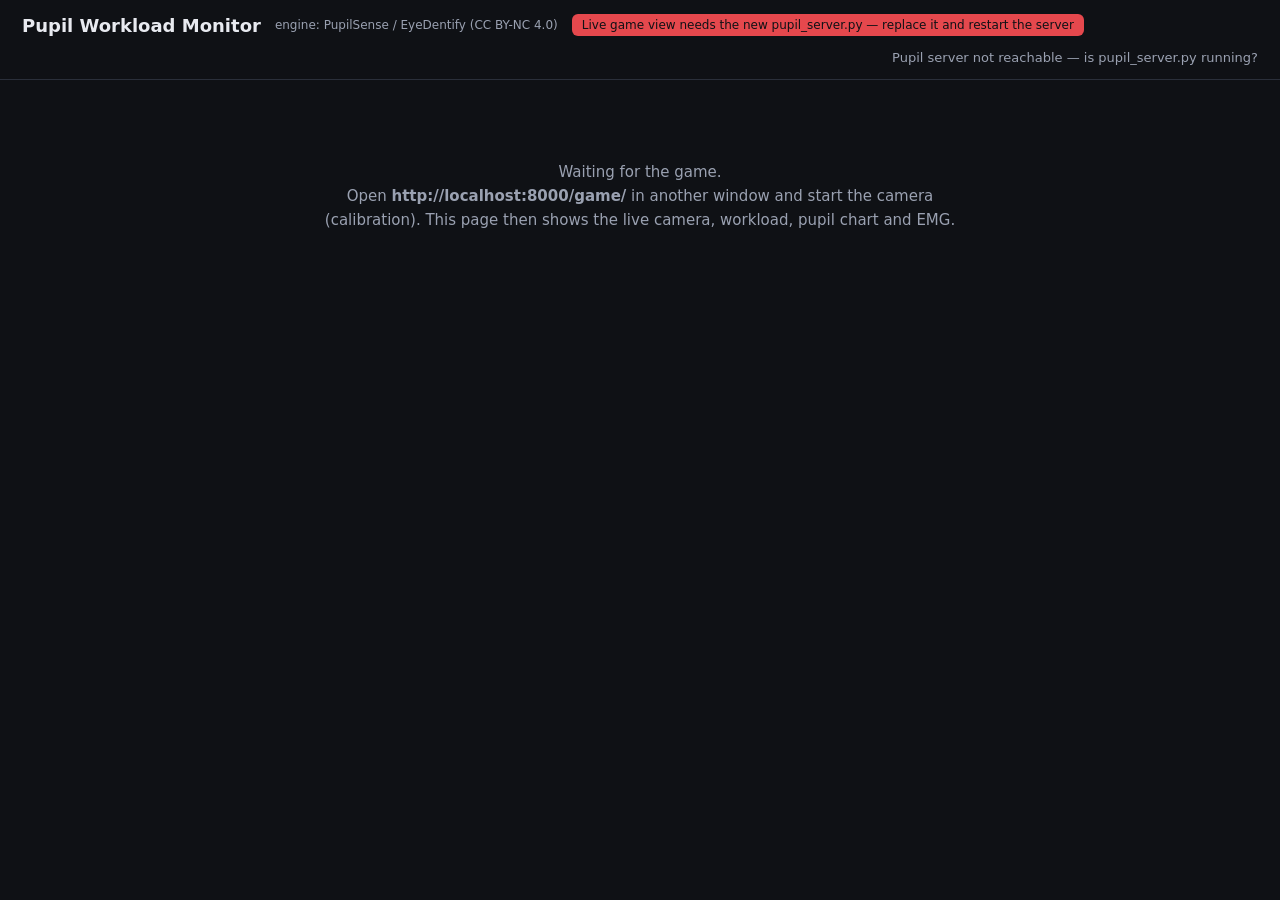
==== commit 48b94438: "Polish integration: remove unused features, live-only monitor, rewrite README" ====
--- a/pupilsense-integration/pupil_workload.html
+++ b/pupilsense-integration/pupil_workload.html
@@ -5,7 +5,8 @@
 <meta http-equiv="Cache-Control" content="no-store, no-cache, must-revalidate">
 <meta http-equiv="Pragma" content="no-cache">
 <meta name="viewport" content="width=device-width, initial-scale=1">
-<title>Pupil Workload Monitor (PupilSense)</title>
+<title>Pupil Workload Monitor — Catch Your Bus</title>
+<!-- Researcher monitor: live camera, pupil workload and EMG of the running game (served by pupil_server.py at /monitor). -->
 <style>
   :root{--bg:#0f1115;--panel:#181b22;--line:#2a2f3a;--text:#e8eaf0;--muted:#9aa1b1;
         --low:#2fbf71;--med:#f2b134;--high:#e5484d;--accent:#5b8def}
@@ -14,23 +15,12 @@
   header{padding:14px 22px;border-bottom:1px solid var(--line);display:flex;align-items:center;gap:14px;flex-wrap:wrap}
   header h1{font-size:18px;margin:0;font-weight:600}
   header .status{margin-left:auto;font-size:13px;color:var(--muted)}
-  main{display:grid;grid-template-columns:minmax(320px,420px) 1fr;gap:18px;padding:18px 22px}
   .panel{background:var(--panel);border:1px solid var(--line);border-radius:12px;padding:16px}
   .panel h2{font-size:13px;text-transform:uppercase;letter-spacing:.06em;color:var(--muted);margin:0 0 12px}
-  .vidwrap{position:relative;border-radius:10px;overflow:hidden;background:#000;aspect-ratio:4/3}
-  video{position:absolute;inset:0;width:100%;height:100%;object-fit:cover;transform:scaleX(-1)}
   .eyes{display:flex;gap:10px;margin-top:10px;align-items:center}
   .eyes figure{margin:0;flex:1;text-align:center}
   .eyes img{width:100%;image-rendering:pixelated;border-radius:6px;background:#000;aspect-ratio:2/1;object-fit:contain}
   .eyes figcaption{font-size:12px;color:var(--muted);margin-top:4px}
-  .steps{display:flex;flex-direction:column;gap:10px;margin-top:14px}
-  .step{display:flex;align-items:center;gap:10px;padding:10px 12px;border:1px solid var(--line);border-radius:10px}
-  .step .n{width:24px;height:24px;border-radius:50%;display:grid;place-items:center;background:#262b36;font-size:12px;flex:none}
-  .step.done .n{background:var(--low);color:#000}
-  .step.fail .n{background:var(--high);color:#fff}
-  .step .txt{flex:1;font-size:14px}
-  .step .txt small{display:block;color:var(--muted);font-size:12px}
-  .step .res{display:block;font-size:12px;margin-top:3px}
   button{background:var(--accent);color:#fff;border:0;border-radius:8px;padding:8px 12px;font-size:13px;cursor:pointer}
   button.ghost{background:#262b36}
   button:disabled{opacity:.4;cursor:not-allowed}
@@ -42,26 +32,11 @@
   .bar{height:14px;border-radius:7px;position:relative;opacity:.85}
   .needle{position:absolute;top:-6px;width:4px;height:26px;background:#fff;border-radius:2px;left:0;transition:left .5s}
   .gauge .val{font-size:13px;color:var(--muted);margin-top:10px}
-  canvas#chart{width:100%;height:200px;display:block;margin-top:10px}
-  table{width:100%;border-collapse:collapse;font-size:13px}
-  td,th{padding:7px 6px;border-bottom:1px solid var(--line);text-align:right}
-  td:first-child,th:first-child{text-align:left}
-  th{color:var(--muted);font-weight:500}
-  .warn{color:var(--med);font-size:13px;min-height:18px;margin-top:8px;line-height:1.4}
   .row{display:flex;gap:8px;flex-wrap:wrap;align-items:center}
-  label{font-size:13px;color:var(--muted);min-width:170px}
-  input[type=number]{width:70px;background:#0f1115;color:var(--text);border:1px solid var(--line);border-radius:6px;padding:4px}
-  .grid2{display:grid;grid-template-columns:1fr 1fr;gap:18px}
-  #task{position:fixed;inset:0;display:none;flex-direction:column;align-items:center;justify-content:center;z-index:10}
-  #task .cross{font-size:64px;line-height:1;font-weight:300}
-  #task .msg{font-size:24px;margin-top:28px;min-height:32px;text-align:center;padding:0 20px}
-  #task .count{position:absolute;top:18px;right:24px;font-size:16px}
-  #task .sub{position:absolute;bottom:22px;font-size:14px;opacity:.7}
   .note{font-size:12px;color:var(--muted);line-height:1.5;margin-top:10px}
   /* live view of the running game */
   #game{display:none;grid-template-columns:minmax(360px,520px) 1fr;gap:18px;padding:18px 22px 0}
   body.gamelive #game{display:grid}
-  body.gamelive.hide-standalone main{display:none}
   #gcam{position:relative;border-radius:10px;overflow:hidden;background:#000;aspect-ratio:4/3}
   #gcam img{position:absolute;inset:0;width:100%;height:100%;object-fit:cover;transform:scaleX(-1)}
   #gcam .tag{position:absolute;left:10px;top:10px;background:#e5484d;color:#fff;font-size:11px;font-weight:700;padding:3px 8px;border-radius:5px;letter-spacing:.06em}
@@ -74,7 +49,8 @@
   canvas#gchart{width:100%;height:230px;display:block;margin-top:12px}
   #gwarn{color:var(--med);font-size:13px;min-height:18px;margin-top:10px}
   @media (max-width:900px){#game{grid-template-columns:1fr}}
-  @media (max-width:900px){main{grid-template-columns:1fr}.grid2{grid-template-columns:1fr}}
+  #idle{max-width:640px;margin:80px auto;text-align:center;color:var(--muted);font-size:15px;line-height:1.6}
+  body.gamelive #idle{display:none}
 </style>
 </head>
 <body>
@@ -124,530 +100,20 @@
       <canvas id="gchart"></canvas>
       <div class="note">Dots: each reading (grey = blink / unusable). Line: smoothed pupil, coloured by workload. Dashed: baseline for the current screen.</div>
     </div>
-    <div class="row"><button class="ghost" id="gtoggle">Show standalone monitor (own camera tests)</button></div>
   </div>
 </section>
 
-<main>
-  <section class="panel">
-    <h2>Camera</h2>
-    <div class="vidwrap"><video id="video" autoplay playsinline muted></video></div>
-    <div class="eyes">
-      <figure><img id="eyeL" alt=""><figcaption>left_eye crop · <span id="mmL">–</span></figcaption></figure>
-      <figure><img id="eyeR" alt=""><figcaption>right_eye crop · <span id="mmR">–</span></figcaption></figure>
-    </div>
-    <div class="warn" id="quality"></div>
-
-    <div class="steps">
-      <div class="step" id="s0"><div class="n">1</div>
-        <div class="txt">Start camera<small>Face centred, steady artificial light, same distance every time</small><span class="res" id="r0"></span></div>
-        <button id="btnCam" disabled>Start</button></div>
-      <div class="step" id="s1"><div class="n">2</div>
-        <div class="txt">Light check <em>(does the model see your pupil?)</em><small>White screen then black screen, <span id="lblChk">12</span> s each</small><span class="res" id="r1"></span></div>
-        <button id="btnChk" disabled>Run</button></div>
-      <div class="step" id="s2"><div class="n">3</div>
-        <div class="txt">Record baseline<small>Relax, look at the cross (<span id="lblBase">60</span> s)</small><span class="res" id="r2"></span></div>
-        <button id="btnBase" disabled>Record</button></div>
-      <div class="step" id="s3"><div class="n">4</div>
-        <div class="txt">Hard reference task <em>(recommended)</em><small id="refDesc">Digit-span memory: hear digits, hold them, type them back · same grey screen</small><span class="res" id="r3"></span></div>
-        <button id="btnRef" disabled>Record</button></div>
-      <div class="step" id="s4"><div class="n">5</div>
-        <div class="txt">Monitor workload<small>Live LOW / MEDIUM / HIGH from pupil size</small></div>
-        <button id="btnMon" disabled>Start</button></div>
-    </div>
-    <div class="row" style="margin-top:12px">
-      <button class="ghost" id="btnLoad" disabled>Use saved baseline</button>
-      <button class="ghost" id="btnCsv" disabled>Export CSV</button>
-    </div>
-    <p class="note">Frames go only to the pupil server on this computer (localhost).
-      Levels are relative to <b>your own baseline</b>. The pupil also reacts to light, so keep
-      room light and screen brightness the same as during the baseline.</p>
-  </section>
-
-  <section style="display:flex;flex-direction:column;gap:18px">
-    <div class="panel">
-      <h2>Current workload</h2>
-      <div class="levelcard">
-        <div class="badge" id="badge">—</div>
-        <div class="gauge">
-          <div class="bar" id="bar"><div class="needle" id="needle"></div></div>
-          <div class="row" style="justify-content:space-between;font-size:12px;color:var(--muted);margin-top:6px">
-            <span>LOW</span><span>MEDIUM</span><span>HIGH</span></div>
-          <div class="val" id="idxval">Workload index: —</div>
-          <div class="val" id="mode">Mode: —</div>
-        </div>
-      </div>
-      <canvas id="chart"></canvas>
-    </div>
-
-    <div class="grid2">
-      <div class="panel">
-        <h2>Signals (last <span id="lblWin">10</span> s)</h2>
-        <table><tbody id="feat"></tbody></table>
-      </div>
-      <div class="panel">
-        <h2>Settings</h2>
-        <div class="row"><label>Light check (s per colour)</label><input type="number" id="cfgChk" value="12" min="6" max="60"></div>
-        <div class="row" style="margin-top:8px"><label>Baseline (s)</label><input type="number" id="cfgBase" value="60" min="20" max="300"></div>
-        <div class="row" style="margin-top:8px"><label>Reference task</label>
-          <select id="cfgTask" style="background:#0f1115;color:var(--text);border:1px solid var(--line);border-radius:6px;padding:4px">
-            <option value="digits" selected>Digit-span memory</option>
-            <option value="count7">Count back by 7</option>
-          </select></div>
-        <div class="row" style="margin-top:8px"><label>· digits per trial / trials</label>
-          <input type="number" id="cfgDigits" value="8" min="4" max="12"> <input type="number" id="cfgTrials" value="4" min="1" max="10"></div>
-        <div class="row" style="margin-top:8px"><label>· hold time (s) / present digits</label>
-          <input type="number" id="cfgHoldMem" value="8" min="3" max="20">
-          <select id="cfgPresent" style="background:#0f1115;color:var(--text);border:1px solid var(--line);border-radius:6px;padding:4px">
-            <option value="audio" selected>spoken</option><option value="visual">on screen</option></select></div>
-        <div class="row" style="margin-top:8px"><label>· count-back-by-7 duration (s)</label><input type="number" id="cfgRef" value="45" min="20" max="300"></div>
-        <div class="row" style="margin-top:8px"><label>Analysis window (s)</label><input type="number" id="cfgWin" value="10" min="3" max="60"></div>
-        <div class="row" style="margin-top:8px"><label>LOW → MEDIUM at</label><input type="number" id="cfgT1" value="0.33" step="0.05"></div>
-        <div class="row" style="margin-top:8px"><label>MEDIUM → HIGH at</label><input type="number" id="cfgT2" value="0.66" step="0.05"></div>
-        <div class="row" style="margin-top:8px"><label>Hold before switching (s)</label><input type="number" id="cfgHold" value="5" min="0" max="30"></div>
-        <div class="row" style="margin-top:8px"><label>Frames per second</label><input type="number" id="cfgFps" value="10" min="2" max="30"></div>
-        <p class="note">Index 0 = baseline pupil, 1 = pupil during your hard task.
-          Without a reference task: index = (pupil − baseline) / (3 × baseline SD).</p>
-      </div>
-    </div>
-  </section>
-</main>
-
-<div id="task">
-  <div class="count" id="taskCount"></div>
-  <div class="cross">+</div>
-  <div class="msg" id="taskMsg"></div>
-  <input id="recall" autocomplete="off" inputmode="numeric" style="display:none;margin-top:18px;font-size:22px;width:260px;text-align:center;padding:6px;border-radius:8px;border:1px solid #555;background:#8a8a8a;color:#111">
-  <div class="msg" id="taskBig" style="font-size:40px;font-weight:600;min-height:48px;margin-top:6px"></div>
-  <div class="sub">Keep your eyes on the cross · head still · Esc to cancel</div>
-</div>
+<div id="idle">Waiting for the game.<br>Open <b>http://localhost:8000/game/</b> in another window and start the camera
+  (calibration). This page then shows the live camera, workload, pupil chart and EMG.</div>
 
 <script>
-// ================================================================ setup ====
 const $ = id => document.getElementById(id);
-const video = $('video');
-const grab = document.createElement('canvas'); grab.width = 640; grab.height = 480;
-const gctx = grab.getContext('2d');
-const now = () => performance.now() / 1000;
-const cfg = () => ({ chk:+$('cfgChk').value, base:+$('cfgBase').value, ref:+$('cfgRef').value, win:+$('cfgWin').value,
-                     t1:+$('cfgT1').value, t2:+$('cfgT2').value, hold:+$('cfgHold').value, fps:+$('cfgFps').value,
-                     task:$('cfgTask').value, digits:+$('cfgDigits').value, trials:+$('cfgTrials').value,
-                     memHold:+$('cfgHoldMem').value, present:$('cfgPresent').value });
-const setStatus = s => $('status').textContent = s;
-const mean = a => a.reduce((x, y) => x + y, 0) / (a.length || 1);
-const sd = a => { const m = mean(a); return Math.sqrt(mean(a.map(x => (x - m) ** 2))); };
-const median = a => { if (!a.length) return NaN; const b = [...a].sort((x, y) => x - y), k = b.length >> 1; return b.length % 2 ? b[k] : (b[k-1] + b[k]) / 2; };
-
-let ws = null, inflight = false, lastSend = 0, streaming = false, serverInfo = null;
-let samples = [];          // {t, face, blink, left, right, pupil, valid, lum, faceW, ms}
-let baseline = null, reference = null, check = null;
-let phase = 'idle', log = [], history = [], shownLevel = null, candLevel = null, candSince = 0;
-let exposureNote = '';
-
-// ============================================================ server ====
-async function connect() {
-  try { serverInfo = await fetch('/info').then(r => r.json()); } catch { serverInfo = null; }
-  ws = new WebSocket(`ws://${location.host}/ws`);
-  ws.onopen = () => { setStatus(`Server ready · ${serverInfo?.model ?? ''} on ${serverInfo?.gpu ?? serverInfo?.device ?? '?'}`); $('btnCam').disabled = false; };
-  ws.onclose = () => { setStatus('Pupil server disconnected — is pupil_server.py running? Retrying…'); inflight = false; setTimeout(connect, 2000); };
-  ws.onmessage = ev => { inflight = false; onResult(JSON.parse(ev.data)); };
-}
-connect();
-
-function pump() {
-  if (!streaming) return;
-  const c = cfg(), t = performance.now();
-  if (!inflight && ws?.readyState === 1 && t - lastSend >= 1000 / c.fps && video.readyState >= 2) {
-    lastSend = t; inflight = true;
-    // keep the camera's real aspect ratio (their app does the same with thumbnail()).
-    // Send at most 640 px wide — the server shrinks to <=640x480 anyway.
-    const vw = video.videoWidth, vh = video.videoHeight, s = Math.min(1, 640 / vw, 480 / vh);
-    const W = Math.round(vw * s), H = Math.round(vh * s);
-    if (grab.width !== W || grab.height !== H) { grab.width = W; grab.height = H; }
-    gctx.drawImage(video, 0, 0, W, H);
-    grab.toBlob(b => { if (b && ws.readyState === 1) ws.send(b); else inflight = false; }, 'image/jpeg', 0.92);
-  }
-  requestAnimationFrame(pump);
-}
-
-function onResult(r) {
-  if (r.error) { $('quality').textContent = 'Server error: ' + r.error; return; }
-  const t = now();
-  const vals = [r.left_mm, r.right_mm].filter(v => v !== null && v !== undefined && isFinite(v));
-  const pupil = vals.length ? mean(vals) : null;
-  // validity: face, no blink, plausible range, not a jump vs the last 2 s
-  let valid = r.face && !r.blink && pupil !== null && pupil > 1 && pupil < 9;
-  if (valid) {
-    const recent = samples.filter(s => s.valid && s.t > t - 2).map(s => s.pupil);
-    if (recent.length >= 5 && Math.abs(pupil - median(recent)) > 1.0) valid = false;
-  }
-  samples.push({ t, face: r.face, blink: r.blink, left: r.left_mm, right: r.right_mm, pupil, valid,
-                 lum: r.lum, faceW: r.face_w, ms: r.ms });
-  while (samples.length && samples[0].t < t - 600) samples.shift();
-  if (r.crops?.left_eye) $('eyeL').src = r.crops.left_eye;
-  if (r.crops?.right_eye) $('eyeR').src = r.crops.right_eye;
-  $('mmL').textContent = r.blink ? 'blink' : r.left_mm != null ? r.left_mm.toFixed(2) + ' mm' : '–';
-  $('mmR').textContent = r.blink ? 'blink' : r.right_mm != null ? r.right_mm.toFixed(2) + ' mm' : '–';
-  if (phase === 'idle' || phase === 'monitor') {
-    const fps = samples.filter(s => s.t > t - 3).length / 3;
-    setStatus(`${serverInfo?.model ?? ''} on ${serverInfo?.gpu ?? serverInfo?.device ?? '?'} · ${fps.toFixed(1)} fps · ${r.ms?.toFixed(0)} ms/frame ${exposureNote}`);
-  }
-}
-
-// ============================================================ camera ====
-$('btnCam').onclick = async () => {
-  try {
-    const stream = await navigator.mediaDevices.getUserMedia({ video: { width: { ideal: 1280 }, height: { ideal: 720 }, frameRate: 30 } });
-    video.srcObject = stream; await video.play();
-    streaming = true; requestAnimationFrame(pump);
-    done('s0'); $('btnCam').disabled = true;
-    ['btnChk', 'btnBase'].forEach(id => $(id).disabled = false);
-    $('btnLoad').disabled = !loadSaved(true);
-    setTimeout(() => lockExposure(stream.getVideoTracks()[0]), 2500);   // let auto-exposure settle first
-  } catch (e) { setStatus('Camera blocked: ' + e.message); }
-};
-
-async function lockExposure(track) {
-  try {
-    const caps = track.getCapabilities ? track.getCapabilities() : {};
-    const set = track.getSettings();
-    const adv = {};
-    if (caps.exposureMode?.includes('manual')) { adv.exposureMode = 'manual'; if (set.exposureTime) adv.exposureTime = set.exposureTime; }
-    if (caps.whiteBalanceMode?.includes('manual')) { adv.whiteBalanceMode = 'manual'; if (set.colorTemperature) adv.colorTemperature = set.colorTemperature; }
-    if (Object.keys(adv).length) { await track.applyConstraints({ advanced: [adv] }); exposureNote = '· exposure locked'; $('r0').textContent = 'Camera exposure locked ✓'; }
-    else { exposureNote = '· exposure auto'; $('r0').textContent = 'This camera does not allow locking exposure from the browser — keep lighting very stable.'; }
-  } catch { exposureNote = '· exposure auto'; $('r0').textContent = 'Could not lock exposure — keep lighting very stable.'; }
-}
-
-// ======================================================== analysis ====
-function windowStats(t0, t1) {
-  const w = samples.filter(s => s.t >= t0 && s.t <= t1);
-  const v = w.filter(s => s.valid).map(s => s.pupil);
-  const blinkEvents = w.reduce((n, s, i) => n + (s.blink && i > 0 && !w[i-1].blink ? 1 : 0), 0);
-  const lums = w.map(s => s.lum).filter(x => x != null), fws = w.map(s => s.faceW).filter(x => x != null);
-  return { pupil: median(v), n: w.length, validFrac: w.length ? v.length / w.length : 0,
-           blinkRate: blinkEvents / Math.max(t1 - t0, 1e-3) * 60,
-           lum: lums.length ? mean(lums) : NaN, faceW: fws.length ? mean(fws) : NaN,
-           left: median(w.filter(s => s.valid && s.left != null).map(s => s.left)),
-           right: median(w.filter(s => s.valid && s.right != null).map(s => s.right)) };
-}
-function blockSummary(t0, t1) {
-  const W = cfg().win, rows = [];
-  for (let a = t0; a + W <= t1 + 1e-6; a += 1) rows.push(windowStats(a, a + W));
-  if (!rows.length) rows.push(windowStats(t0, t1));
-  const p = rows.map(r => r.pupil).filter(isFinite);
-  const all = windowStats(t0, t1);
-  return { pupil: median(p), sd: Math.max(sd(p), 0.03), validFrac: all.validFrac, blinkRate: all.blinkRate,
-           lum: all.lum, faceW: all.faceW, n: all.n };
-}
-
-// ============================================================ blocks ====
-let taskTimer = null, cancelTask = null;
-function runBlock(seconds, message, bg = '#808080', fg = '#111') {
-  return new Promise((resolve, reject) => {
-    const el = $('task'); el.style.background = bg; el.style.color = fg;
-    el.style.display = 'flex'; $('taskMsg').textContent = message;
-    el.requestFullscreen?.().catch(() => {});
-    const start = now();
-    const finish = () => { clearInterval(taskTimer); el.style.display = 'none'; if (document.fullscreenElement) document.exitFullscreen().catch(() => {}); };
-    cancelTask = () => { finish(); reject(new Error('cancelled')); };
-    taskTimer = setInterval(() => {
-      const left = seconds - (now() - start);
-      $('taskCount').textContent = Math.max(0, Math.ceil(left)) + ' s';
-      if (left <= 0) { finish(); resolve({ start, end: now() }); }
-    }, 200);
-  });
-}
-document.addEventListener('keydown', e => { if (e.key === 'Escape' && $('task').style.display === 'flex') cancelTask?.(); });
-const busy = on => ['btnChk', 'btnBase', 'btnRef', 'btnMon', 'btnLoad'].forEach(id => $(id).disabled = on || (id === 'btnRef' || id === 'btnMon' ? !baseline : false));
-
-// --- 2. light check: white vs black. A working pupil model MUST show a smaller pupil on white.
-$('btnChk').onclick = async () => {
-  const c = cfg(); phase = 'check'; busy(true); setStatus('Light check…');
-  try {
-    const w = await runBlock(c.chk, '', '#ffffff', '#000');
-    const b = await runBlock(c.chk, '', '#000000', '#555');
-    const W = windowStats(w.start + 4, w.end), B = windowStats(b.start + 4, b.end);
-    const diff = B.pupil - W.pupil;
-    check = { white: W.pupil, black: B.pupil, diff };
-    const verdict = !isFinite(diff) ? 'FAIL — no valid pupil readings (face/eyes not found?)'
-      : diff >= 0.3 ? 'PASS — the model responds to your pupil'
-      : diff >= 0.1 ? 'WEAK — small response; workload changes may be hard to see'
-      : 'FAIL — pupil did not get larger in the dark; the model is not tracking your pupil on this setup';
-    $('r1').textContent = `white ${W.pupil?.toFixed(2)} mm · black ${B.pupil?.toFixed(2)} mm · Δ ${isFinite(diff) ? diff.toFixed(2) : '–'} mm → ${verdict}`;
-    $('s1').classList.remove('done', 'fail'); $('s1').classList.add(diff >= 0.1 ? 'done' : 'fail');
-    setStatus('Light check finished');
-  } catch { setStatus('Light check cancelled'); }
-  phase = 'idle'; busy(false);
-};
-
-// --- 3. baseline
-$('btnBase').onclick = async () => {
-  const c = cfg(); if (c.base < c.win + 10) { setStatus('Baseline must be at least window + 10 s'); return; }
-  phase = 'baseline'; busy(true); setStatus('Recording baseline…');
-  try {
-    // 5 s grey lead-in so the pupil adapts to the grey screen, then record
-    const blk = await runBlock(c.base + 5, 'Relax. Just look at the cross.');
-    baseline = { ...blockSummary(blk.start + 5, blk.end), created: new Date().toISOString() };
-    reference = null; save();
-    const q = baseline.validFrac < 0.6 ? ` · only ${Math.round(baseline.validFrac * 100)}% valid frames — check face/eye visibility and redo` : '';
-    $('r2').textContent = `Baseline pupil ${baseline.pupil.toFixed(2)} ± ${baseline.sd.toFixed(2)} mm · ${baseline.blinkRate.toFixed(0)} blinks/min${q}`;
-    done('s2'); undone('s3'); $('r3').textContent = '';
-    setStatus('Baseline recorded');
-  } catch { setStatus('Baseline cancelled'); }
-  phase = 'idle'; busy(false);
-};
-
-// --- 4. hard reference task
-$('btnRef').onclick = async () => {
-  const c = cfg();
-  phase = 'reference'; busy(true); setStatus('Recording hard reference task…');
-  try {
-    let scoreText = '';
-    if (c.task === 'digits') {
-      const r = await runDigitSpan(c);
-      reference = { ...segmentSummary(r.segs), task: 'digit span', score: r.score };
-      scoreText = ` · recall ${r.score.correctTrials}/${r.score.trials} trials perfect, ${r.score.digitsCorrect}/${r.score.digitsTotal} digits`;
-      if (r.score.digitsCorrect / r.score.digitsTotal < 0.5) scoreText += ' (low — task may have been too hard, or attention drifted)';
-    } else {
-      const n0 = 700 + Math.floor(Math.random() * 300);
-      const blk = await runBlock(c.ref, `Count back by 7 from ${n0} — silently, as fast as you can`);
-      reference = { ...blockSummary(blk.start + 8, blk.end), task: 'count back by 7' };
-    }
-    const d = reference.pupil - baseline.pupil;
-    save();
-    if (!(d >= 0.05)) {
-      $('r3').textContent = `Pupil during task ${isFinite(reference.pupil) ? reference.pupil.toFixed(2) : '–'} mm (Δ ${isFinite(d) ? (d >= 0 ? '+' : '') + d.toFixed(2) : '–'} mm)${scoreText}. No clear dilation — using baseline-only mode instead.`;
-      $('s3').classList.remove('done'); $('s3').classList.add('fail');
-    } else {
-      $('r3').textContent = `Pupil during task ${reference.pupil.toFixed(2)} mm (Δ +${d.toFixed(2)} mm vs baseline)${scoreText} ✓`;
-      $('s3').classList.remove('fail'); done('s3');
-    }
-    setStatus('Reference recorded');
-  } catch (e) { setStatus(e.message === 'cancelled' ? 'Reference cancelled' : 'Reference failed: ' + e.message); }
-  phase = 'idle'; busy(false);
-};
-
-// --- digit-span memory task (Kahneman & Beatty style)
-// Pupil is measured while LISTENING (from the 3rd digit on) and while HOLDING the digits.
-// The typing phase and rest phase are excluded. Screen stays the same grey throughout.
-const sleep = ms => new Promise(r => setTimeout(r, ms));
-function speak(text) {
-  try {
-    const u = new SpeechSynthesisUtterance(text);
-    u.rate = 1.1; u.lang = 'en-US';
-    speechSynthesis.cancel(); speechSynthesis.speak(u);
-  } catch {}
-}
-function randomDigits(n) {
-  const d = []; while (d.length < n) { const x = Math.floor(Math.random() * 10); if (x !== d[d.length - 1]) d.push(x); }
-  return d;
-}
-
-async function runDigitSpan(c) {
-  const el = $('task'), msg = $('taskMsg'), big = $('taskBig'), input = $('recall'), count = $('taskCount');
-  const audio = c.present === 'audio' && 'speechSynthesis' in window;
-  let cancelled = false;
-  const check = () => { if (cancelled) throw new Error('cancelled'); };
-  el.style.background = '#808080'; el.style.color = '#111'; el.style.display = 'flex';
-  el.requestFullscreen?.().catch(() => {});
-  const close = () => {
-    el.style.display = 'none'; input.style.display = 'none'; big.textContent = ''; count.textContent = '';
-    try { speechSynthesis.cancel(); } catch {}
-    if (document.fullscreenElement) document.exitFullscreen().catch(() => {});
-  };
-  cancelTask = () => { cancelled = true; close(); };
-
-  const segs = [], score = { trials: c.trials, correctTrials: 0, digitsCorrect: 0, digitsTotal: 0, details: [] };
-  try {
-    msg.textContent = audio ? 'Listen to the digits and keep them in mind. Turn your sound on.' : 'Watch the digits and keep them in mind.';
-    count.textContent = 'Get ready'; await sleep(5000); check();
-
-    for (let i = 1; i <= c.trials; i++) {
-      const digits = randomDigits(c.digits);
-      count.textContent = `Trial ${i}/${c.trials}`;
-      msg.textContent = audio ? 'Listen…' : '';
-      const tEnc = now();
-      for (const d of digits) {                         // 1 digit per second
-        if (audio) speak(String(d)); else big.textContent = d;
-        await sleep(audio ? 1000 : 700); check();
-        if (!audio) { big.textContent = ''; await sleep(300); check(); }
-      }
-      msg.textContent = 'Hold them in mind…';
-      for (let s = c.memHold; s > 0; s--) { count.textContent = `Trial ${i}/${c.trials} · hold ${s} s`; await sleep(1000); check(); }
-      segs.push([tEnc + 2, now()]);                     // skip first 2 s (pupil response latency)
-
-      // recall (not used for the pupil measure)
-      msg.textContent = 'Type the digits, then press Enter';
-      count.textContent = `Trial ${i}/${c.trials} · recall`;
-      input.value = ''; input.style.display = 'block'; input.focus();
-      const answer = await new Promise(resolve => {
-        const timer = setTimeout(() => done(input.value), 20000);
-        const poll = setInterval(() => { if (cancelled) done(''); }, 200);
-        function done(v) { clearTimeout(timer); clearInterval(poll); input.onkeydown = null; resolve(v); }
-        input.onkeydown = e => { if (e.key === 'Enter') done(input.value); };
-      });
-      check(); input.style.display = 'none';
-      const typed = answer.replace(/\D/g, '').split('').map(Number);
-      const correct = digits.reduce((n, d, k) => n + (typed[k] === d ? 1 : 0), 0);
-      score.digitsCorrect += correct; score.digitsTotal += digits.length;
-      if (correct === digits.length && typed.length === digits.length) score.correctTrials++;
-      score.details.push({ digits: digits.join(''), typed: typed.join(''), correct });
-
-      msg.textContent = `${correct}/${digits.length} correct. Relax and look at the cross…`;
-      for (let s = 6; s > 0; s--) { count.textContent = `rest ${s} s`; await sleep(1000); check(); }  // pupil recovers
-    }
-  } finally { close(); }
-  return { segs, score };
-}
-
-function segmentSummary(segs) {
-  const inSeg = s => segs.some(([a, b]) => s.t >= a && s.t <= b);
-  const all = samples.filter(inSeg), v = all.filter(s => s.valid).map(s => s.pupil);
-  const per = segs.map(([a, b]) => windowStats(a, b));
-  const pp = per.map(p => p.pupil).filter(isFinite);
-  const lums = all.map(s => s.lum).filter(x => x != null), fws = all.map(s => s.faceW).filter(x => x != null);
-  const dur = segs.reduce((n, [a, b]) => n + (b - a), 0);
-  return { pupil: median(v), sd: Math.max(sd(pp), 0.03), validFrac: all.length ? v.length / all.length : 0,
-           blinkRate: per.reduce((n, p, k) => n + p.blinkRate * (segs[k][1] - segs[k][0]) / 60, 0) / Math.max(dur, 1e-3) * 60,
-           lum: lums.length ? mean(lums) : NaN, faceW: fws.length ? mean(fws) : NaN, n: all.length };
-}
-
-// ======================================================== monitor ====
-let monTimer = null;
-$('btnMon').onclick = () => {
-  if (phase === 'monitor') { clearInterval(monTimer); phase = 'idle'; $('btnMon').textContent = 'Start'; busy(false); setStatus('Stopped'); return; }
-  phase = 'monitor'; busy(true); $('btnMon').disabled = false; $('btnMon').textContent = 'Stop'; done('s4');
-  shownLevel = candLevel = null; history = [];
-  monTimer = setInterval(tick, 1000);
-};
-
-function usePersonal() { return reference && (reference.pupil - baseline.pupil) >= 0.05; }
-
-function tick() {
-  const c = cfg(), t = now(), f = windowStats(t - c.win, t);
-  const personal = usePersonal();
-  const z = (f.pupil - baseline.pupil) / baseline.sd;
-  const idx = personal ? (f.pupil - baseline.pupil) / (reference.pupil - baseline.pupil) : z / 3;
-  $('mode').textContent = 'Mode: ' + (personal ? 'personal (baseline → your hard task)' : 'baseline only (z-score)');
-
-  // quality gates — pause the level when the pupil reading can't be trusted
-  const issues = [];
-  if (f.validFrac < 0.5) issues.push(`Only ${Math.round(f.validFrac * 100)}% valid frames (face lost / blinking / eyes not found)`);
-  if (isFinite(f.lum) && isFinite(baseline.lum) && Math.abs(f.lum / baseline.lum - 1) > 0.15)
-    issues.push(`Light changed ${Math.round((f.lum / baseline.lum - 1) * 100)}% vs baseline — pupil change may be from light`);
-  if (isFinite(f.faceW) && isFinite(baseline.faceW) && Math.abs(f.faceW / baseline.faceW - 1) > 0.12)
-    issues.push(`You moved ${f.faceW > baseline.faceW ? 'closer' : 'farther'} (${Math.round((f.faceW / baseline.faceW - 1) * 100)}% face size) — the model's mm reading depends on distance`);
-  $('quality').textContent = issues.join(' · ');
-  const ok = !issues.length && isFinite(idx);
-
-  const level = idx < c.t1 ? 'low' : idx < c.t2 ? 'medium' : 'high';
-  if (ok) {
-    if (level !== candLevel) { candLevel = level; candSince = t; }
-    if (shownLevel === null || (candLevel !== shownLevel && t - candSince >= c.hold)) shownLevel = candLevel;
-  }
-  const b = $('badge');
-  if (ok && shownLevel) { b.className = 'badge ' + shownLevel; b.textContent = shownLevel.toUpperCase(); }
-  else { b.className = 'badge paused'; b.textContent = 'PAUSED'; }
-  $('needle').style.left = `calc(${Math.max(0, Math.min(1, isFinite(idx) ? idx : 0)) * 100}% - 2px)`;
-  $('idxval').textContent = 'Workload index: ' + (isFinite(idx) ? idx.toFixed(2) : '–');
-
-  const fmt = (v, d = 2) => isFinite(v) ? v.toFixed(d) : '–';
-  $('feat').innerHTML = [
-    ['Pupil (mm)', fmt(f.pupil), fmt(baseline.pupil), reference ? fmt(reference.pupil) : '–'],
-    ['Δ vs baseline (mm)', (f.pupil - baseline.pupil >= 0 ? '+' : '') + fmt(f.pupil - baseline.pupil), '', ''],
-    ['z (baseline SD)', fmt(z, 1), '', ''],
-    ['Left / right (mm)', `${fmt(f.left)} / ${fmt(f.right)}`, '', ''],
-    ['Blinks / min', fmt(f.blinkRate, 0), fmt(baseline.blinkRate, 0), reference ? fmt(reference.blinkRate, 0) : '–'],
-    ['Valid frames', Math.round(f.validFrac * 100) + '%', Math.round(baseline.validFrac * 100) + '%', ''],
-    ['Light (frame mean)', fmt(f.lum, 0), fmt(baseline.lum, 0), ''],
-  ].map(r => `<tr><td>${r[0]}</td><td>${r[1]}</td><td>${r[2]}</td><td>${r[3]}</td></tr>`).join('');
-  $('feat').insertAdjacentHTML('afterbegin', '<tr><th>Signal</th><th>Now</th><th>Baseline</th><th>Hard task</th></tr>');
-
-  history.push({ t, pupil: f.pupil, ok }); if (history.length > 600) history.shift();
-  drawChart();
-  log.push({ time: new Date().toISOString(), level: ok ? shownLevel : 'paused', index: fmt(idx, 3), pupil_mm: fmt(f.pupil, 3),
-             left_mm: fmt(f.left, 3), right_mm: fmt(f.right, 3), baseline_mm: fmt(baseline.pupil, 3),
-             reference_mm: reference ? fmt(reference.pupil, 3) : '', blink_per_min: fmt(f.blinkRate, 1),
-             valid_frac: fmt(f.validFrac, 2), light: fmt(f.lum, 1), face_w: fmt(f.faceW, 3), issues: issues.join(' | ') });
-  $('btnCsv').disabled = false;
-}
-
-function updateBar() {
-  const c = cfg();
-  $('bar').style.background = `linear-gradient(90deg,var(--low) 0 ${c.t1 * 100}%,var(--med) ${c.t1 * 100}% ${c.t2 * 100}%,var(--high) ${c.t2 * 100}% 100%)`;
-}
-updateBar(); ['cfgT1', 'cfgT2'].forEach(id => $(id).addEventListener('input', updateBar));
-
-function drawChart() {
-  const cv = $('chart'), dpr = devicePixelRatio || 1, W = cv.clientWidth, H = cv.clientHeight;
-  cv.width = W * dpr; cv.height = H * dpr; const g = cv.getContext('2d'); g.scale(dpr, dpr);
-  const pts = history.filter(h => isFinite(h.pupil));
-  const refs = [baseline?.pupil, reference?.pupil].filter(isFinite);
-  const vals = pts.map(h => h.pupil).concat(refs);
-  if (!vals.length) return;
-  let lo = Math.min(...vals) - 0.2, hi = Math.max(...vals) + 0.2;
-  const y = v => H - 18 - (v - lo) / (hi - lo) * (H - 28);
-  const span = 300, tEnd = history[history.length - 1].t, x = t => W - (tEnd - t) / span * W;
-  g.font = '11px system-ui';
-  const line = (v, col, label) => { g.strokeStyle = col; g.setLineDash([5, 4]); g.beginPath(); g.moveTo(0, y(v)); g.lineTo(W, y(v)); g.stroke(); g.setLineDash([]); g.fillStyle = col; g.fillText(label + ' ' + v.toFixed(2) + ' mm', 6, y(v) - 4); };
-  if (baseline) line(baseline.pupil, '#2fbf71', 'baseline');
-  if (usePersonal()) line(reference.pupil, '#e5484d', 'hard task');
-  g.lineWidth = 2; let pen = false;
-  for (const h of history) {
-    if (!isFinite(h.pupil)) { pen = false; continue; }
-    g.strokeStyle = h.ok ? '#e8eaf0' : '#6b7280';
-    if (!pen) { g.beginPath(); g.moveTo(x(h.t), y(h.pupil)); pen = true; } else { g.lineTo(x(h.t), y(h.pupil)); g.stroke(); g.beginPath(); g.moveTo(x(h.t), y(h.pupil)); }
-  }
-  g.fillStyle = '#9aa1b1'; g.fillText('pupil (mm), last 5 min — grey = paused', W - 230, H - 4);
-}
-window.addEventListener('resize', drawChart);
-
-// ================================================ save / load / export ====
-function save() { try { localStorage.setItem('pupil_workload', JSON.stringify({ baseline, reference })); } catch {} }
-function loadSaved(checkOnly) {
-  try {
-    const d = JSON.parse(localStorage.getItem('pupil_workload') || 'null');
-    if (!d?.baseline) return false;
-    if (checkOnly) return true;
-    baseline = d.baseline; reference = d.reference;
-    done('s2'); $('r2').textContent = `Loaded baseline ${baseline.pupil.toFixed(2)} mm from ${new Date(baseline.created).toLocaleString()} — redo it if light, seat or camera changed`;
-    if (reference) { done('s3'); $('r3').textContent = `Loaded hard-task pupil ${reference.pupil.toFixed(2)} mm (${reference.task ?? 'reference'})`; }
-    busy(false); return true;
-  } catch { return false; }
-}
-$('btnLoad').onclick = () => loadSaved(false);
-$('btnCsv').onclick = () => {
-  if (!log.length) return;
-  const keys = Object.keys(log[0]);
-  const csv = [keys.join(','), ...log.map(r => keys.map(k => `"${String(r[k]).replace(/"/g, '""')}"`).join(','))].join('\n');
-  const a = document.createElement('a');
-  a.href = URL.createObjectURL(new Blob([csv], { type: 'text/csv' })); a.download = 'pupil_workload_log.csv'; a.click();
-};
-
-function done(id) { $(id).classList.add('done'); }
-function undone(id) { $(id).classList.remove('done', 'fail'); }
-['cfgChk', 'cfgBase', 'cfgRef', 'cfgWin'].forEach(id => $(id).addEventListener('input', () => {
-  $('lblChk').textContent = $('cfgChk').value; $('lblBase').textContent = $('cfgBase').value;
-  $('lblWin').textContent = $('cfgWin').value; updateRefDesc();
-}));
-function updateRefDesc() {
-  const c = cfg();
-  $('refDesc').textContent = c.task === 'digits'
-    ? `Digit-span memory: ${c.trials} trials of ${c.digits} ${c.present === 'audio' ? 'spoken' : 'on-screen'} digits, hold ${c.memHold} s, type them back · same grey screen${c.present === 'audio' ? ' · sound on' : ''}`
-    : `Count back by 7 silently (${c.ref} s), same grey screen`;
-}
-['cfgTask', 'cfgDigits', 'cfgTrials', 'cfgHoldMem', 'cfgPresent'].forEach(id => $(id).addEventListener('input', updateRefDesc));
-updateRefDesc();
+fetch('/info').then(r => r.json()).then(i => { $('status').textContent = `Server ready · ${i.model} on ${i.gpu || i.device}`; })
+  .catch(() => { $('status').textContent = 'Pupil server not reachable — is pupil_server.py running?'; });
 // ======================================================= live game view ====
 // The game page streams its camera to the server; /watch relays the latest frame, reading and workload state.
 (function gameView() {
   const g = { pts: [], lastSeen: -1e9 };
-  document.body.classList.add('hide-standalone');
-  $('gtoggle').onclick = () => {
-    const hid = document.body.classList.toggle('hide-standalone');
-    $('gtoggle').textContent = hid ? 'Show standalone monitor (own camera tests)' : 'Hide standalone monitor';
-  };
   const f2 = v => v == null || !isFinite(v) ? '–' : (+v).toFixed(2);
   function chip(text, bg) { const c = $('gchip'); c.textContent = text; c.style.background = bg; c.style.color = bg === '#262b36' ? '' : '#0f1115'; }
   // Camera view: show the webcam directly (smooth, full frame rate; Chrome shares the camera with the game tab).
